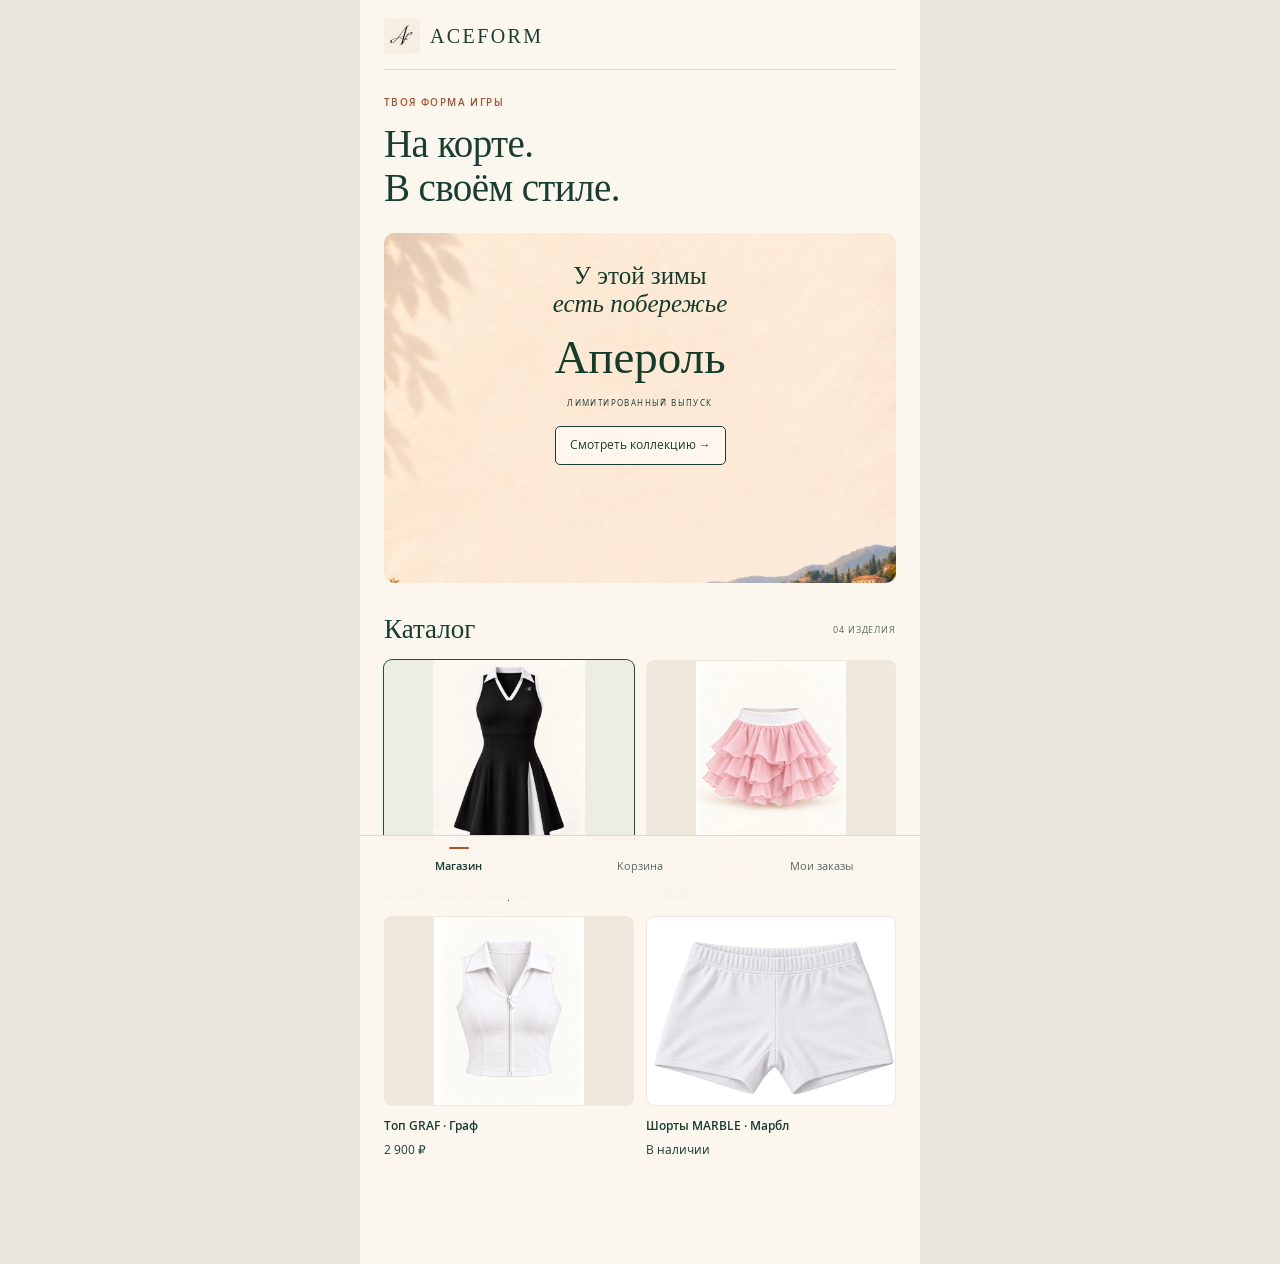
==== index.html @ 35b7f34a "Minify storefront runtime while preserving the tested script order" ====
<!doctype html><html lang="ru"><head><meta charset="utf-8"><meta name="viewport" content="width=device-width,initial-scale=1,viewport-fit=cover"><meta name="theme-color" content="#f4f3ed"><title>ACEFORM · Твоя форма игры</title><link rel="preload" as="image" href="assets/aperol-cover-720.jpg" fetchpriority="high"><link rel="preload" as="script" href="store-runtime-e77c60154ba2.js"><style>
*{box-sizing:border-box}body{margin:0;background:#e8e9e2;color:#203d32;font-family:Arial,sans-serif}button,input,textarea{font:inherit}button{cursor:pointer;color:inherit}button:focus-visible,input:focus-visible,textarea:focus-visible{outline:3px solid #aab954;outline-offset:3px}button{border:0}main{max-width:560px;margin:auto;background:#f7f7f0;min-height:100vh;padding:26px 24px 128px}header{display:flex;align-items:center;justify-content:space-between;border-bottom:1px solid #ced4c8;padding-bottom:23px}.logo{font-size:27px;font-weight:800;letter-spacing:-1.5px}.logo span{font-weight:400}small,.eyebrow{font-size:10px;letter-spacing:2px;text-transform:uppercase}.tag{border:1px solid #bcc8bc;border-radius:30px;padding:8px 10px;font-size:10px}h1{font:normal 47px/1.03 Georgia,serif;letter-spacing:-1.5px;margin:15px 0}h1 i{font-weight:normal}.intro{font-size:14px;line-height:1.6;color:#6c796f;max-width:340px}.eyebrow{margin-top:28px}.steps{display:flex;gap:8px;margin:26px 0}.step{flex:1;border-top:2px solid #d9ded3;padding-top:9px;font-size:10px;color:#869084}.step.active{border-color:#254b38;color:#254b38}.section-title{display:flex;justify-content:space-between;align-items:center;margin:25px 0 14px}h2{font:normal 26px Georgia,serif;margin:0}.section-title small{color:#81917e}.products{display:grid;grid-template-columns:1fr 1fr;gap:12px}.product{background:transparent;text-align:left;padding:0}.product .thumb{height:157px;background:#eceee3;border:1px solid transparent;border-radius:3px;display:grid;place-items:center;position:relative;overflow:hidden}.product.selected .thumb{border:1.5px solid #284c37;background:#e4e9db}.check{display:none;position:absolute;top:10px;right:10px;background:#284c37;color:white;border-radius:50%;width:20px;height:20px;text-align:center;padding-top:2px;font-size:12px}.selected .check{display:block}.product b{display:block;font-weight:500;font-size:14px;margin-top:10px}.product em{font-style:normal;color:#7f8a7c;font-size:11px;display:block;margin-top:5px}.art{width:125px;height:140px;filter:drop-shadow(0 8px 5px #00000012)}.studio{position:relative;margin-top:24px;background:#e7eadd;min-height:250px;border-radius:4px;display:grid;place-items:center;overflow:hidden}.studio:before{content:'';position:absolute;width:330px;height:330px;border:1px solid #bcc9b270;border-radius:50%;top:50px}.studio:after{content:'';position:absolute;width:230px;height:330px;border:1px solid #bcc9b270;border-radius:50%;top:-90px}.studio .art{width:220px;height:245px;z-index:1}.studio-label{position:absolute;left:16px;top:17px;font-size:10px;letter-spacing:2px}.studio-bottom{position:absolute;bottom:13px;left:16px;font-size:10px;color:#73806d}.field-title{display:flex;justify-content:space-between;font-size:13px;margin:24px 0 12px}.field-title span{color:#7c8875}.swatches{display:flex;gap:13px;flex-wrap:wrap}.swatch{width:36px;height:36px;border-radius:50%;background:var(--color);border:5px solid #f7f7f0;outline:1px solid #d7dbcf}.swatch.selected{outline:2px solid #284c37}.options{display:flex;gap:8px;flex-wrap:wrap}.option{background:transparent;border:1px solid #ccd3c6;border-radius:3px;min-width:48px;padding:12px 14px;font-size:12px}.option.selected{background:#284c37;color:#fff;border-color:#284c37}.hint{color:#788370;font-size:11px;line-height:1.6}.size-link{background:transparent;text-decoration:underline;font-size:11px;padding:0}.quantity{display:flex;align-items:center;border:1px solid #ccd3c6;width:max-content;border-radius:3px}.quantity button{background:transparent;width:42px;height:40px;font-size:19px}.quantity output{width:35px;text-align:center;font-size:13px}.primary{background:#284c37;color:#fff;padding:17px 18px;border-radius:3px;width:100%;display:flex;justify-content:space-between;align-items:center;font-size:14px}.secondary{width:100%;background:transparent;border:1px solid #c9d2c2;padding:13px;margin-top:10px;border-radius:3px}.note{margin-top:24px;padding:14px 0;border-top:1px solid #d8ddcf;display:flex;gap:12px;font-size:11px;color:#7c8775;line-height:1.6}.sticky{position:fixed;bottom:0;left:50%;transform:translateX(-50%);width:min(560px,100%);background:#f7f7f0ed;backdrop-filter:blur(15px);padding:14px 24px 20px;border-top:1px solid #d5dccd;z-index:3}.sticky .hint{margin:0 0 10px;text-align:center}dialog{border:0;padding:28px;max-width:480px;width:calc(100% - 32px);color:#203d32;background:#f7f7f0;border-radius:8px;max-height:88vh;overflow:auto}dialog::backdrop{background:#17251ac0}label{display:block;font-size:12px;margin-top:18px}input,textarea{width:100%;border:1px solid #c5cebf;background:transparent;padding:13px;border-radius:3px;margin-top:7px;color:#203d32}textarea{min-height:80px;resize:vertical}.close{float:right;background:none;font-size:23px}.order-line{display:flex;justify-content:space-between;border-bottom:1px solid #dce0d5;padding:13px 0;font-size:13px;gap:20px}.order-line span:last-child{text-align:right}pre{white-space:pre-wrap;font:13px/1.65 Arial}table{width:100%;border-collapse:collapse;font-size:12px}td,th{padding:12px 6px;border-bottom:1px solid #ddd;text-align:left}.hidden{display:none!important}@media(max-width:370px){main{padding-left:18px;padding-right:18px}h1{font-size:40px}.option{min-width:42px;padding:12px}}

.brand{display:flex;align-items:center;gap:9px}.brand img{width:48px;height:48px;object-fit:cover;mix-blend-mode:multiply}.brand span{font:22px Georgia,serif;letter-spacing:1px}.stock-line{display:flex;justify-content:space-between;gap:10px;margin:27px 0 12px;font-size:11px;color:#697764}.studio{background:#ecebe4;height:540px;display:block}.studio:before,.studio:after{display:none}#preview{height:100%;width:100%}.garment-photo{display:block;width:100%;height:100%;object-fit:cover;object-position:center 55%}.studio-label{background:#f7f7f0e8;padding:8px 11px;z-index:1;left:12px;top:12px;letter-spacing:1px}.studio-bottom{background:#f7f7f0e8;padding:7px 9px;bottom:12px;left:12px;right:12px}.thumb .garment-photo{object-position:center 52%}.studio .black-photo{object-position:32% 75%;width:150%;max-width:none;transform:translateX(-13%)}.thumb .black-photo{object-position:30% 70%;transform:scale(1.8);transform-origin:35% 70%}.studio .top-photo{object-position:center 43%;height:160%;transform:translateY(-15%)}.thumb .top-photo{object-position:43% 45%;transform:scale(1.9);transform-origin:45% 47%}.studio .skirt-photo{height:155%;transform:translateY(-25%);object-position:center}.thumb .skirt-photo{transform:scale(1.65);transform-origin:43% 60%}.studio .shorts-photo{height:180%;transform:translateY(-41%);object-position:30% 70%}.thumb .shorts-photo{transform:scale(1.9);transform-origin:30% 76%}.shorts-sketch{height:100%;display:flex;flex-direction:column;align-items:center;justify-content:center;color:#788370}.shorts-sketch svg{width:80%;max-height:75%}.shorts-sketch small{letter-spacing:0;text-transform:none}.stock-badge{display:inline-block;margin-top:22px;border-radius:24px;padding:9px 13px;font-size:12px;background:#e9e8e0;color:#666}.stock-badge[data-kind=available]{background:#e2eddf;color:#285333}.stock-badge[data-kind=preorder]{background:#f2e9d8;color:#785c25}.option:disabled{opacity:.4;cursor:not-allowed}.primary{min-height:52px}#price{font-size:15px;color:#203d32}.product .thumb{height:190px}.product.selected .thumb{box-shadow:0 0 0 1px #284c37}.check{z-index:2}@media(max-width:390px){.studio{height:460px}.product .thumb{height:155px}.tag{font-size:8px}}
.shorts-pair{width:100%;height:100%;background-image:url(assets/fast-shorts-pair.webp);background-repeat:no-repeat;background-size:200% auto}.studio:has(.shorts-pair){height:420px}.thumb .skirt-photo{transform:none;object-position:center 72%}.thumb .top-photo{transform:none;object-position:center 46%}.thumb .black-photo{transform:none;object-position:27% 76%}.thumb .garment-photo{position:absolute;inset:0;width:100%;height:100%;min-height:0}.thumb .black-photo{transform:scale(1.35);transform-origin:25% 80%}.studio .catalog-photo,.thumb .catalog-photo{width:100%;height:100%;object-fit:contain;object-position:center;transform:none;background:#faf8f4}.studio:has(.catalog-photo){background:#faf8f4} .featured-product{margin:20px 0 8px}.featured-product img{display:block;width:100%;max-height:440px;object-fit:contain;background:#faf8f4}.shorts-pair{background-color:#faf8f4}.studio:has(.shorts-pair),.thumb:has(.shorts-pair){background:#faf8f4}.product-card .product{width:100%}.card-size{display:block;margin:12px 0 18px;font-size:12px}.size-table{width:100%;border-collapse:collapse;font-size:13px;margin:20px 0}.size-table th,.size-table td{padding:10px 5px;border-bottom:1px solid #ddd;text-align:center}#sizeDialog [hidden]{display:none!important}.swatches{flex-wrap:wrap}/* One continuous studio surface; pale photo backgrounds blend into it. */
.studio,.thumb,.featured-product img,.studio:has(.catalog-photo),.studio:has(.shorts-pair),.thumb:has(.shorts-pair){background:#ffffff}
.studio,.thumb,.featured-product{isolation:isolate}
.studio .catalog-photo,.thumb .catalog-photo,.featured-product img{background:transparent;mix-blend-mode:normal}
.shorts-pair{background-color:#ffffff}
.product-story{margin:26px 0 30px;padding:22px 0;border-bottom:1px solid #dedfd5}.product-story h2{font:26px/1.2 Georgia,serif;margin:0 0 14px;color:#203d32}.product-story p{font-size:14px;line-height:1.7;color:#536050}.product-story ul{padding-left:20px;margin:18px 0;color:#354c3d;font-size:13px;line-height:1.6}.product-story li+li{margin-top:9px}.product-story .hint{font-size:12px}.product .thumb,.product.selected .thumb,.studio:has(.catalog-photo),.studio:has(.shorts-pair){background:#ffffff}.studio .catalog-photo,.thumb .catalog-photo,.featured-product img{background:transparent;mix-blend-mode:normal}[hidden]{display:none!important}.catalog-filters{margin:16px 0 10px}.catalog-filters .option{border-radius:24px;padding:10px 14px}.fit-gallery{margin:26px 0}.fit-gallery h2{font:23px Georgia,serif;margin-bottom:14px}.fit-gallery img{display:block;width:100%;height:auto;max-height:620px;object-fit:contain;background:#fff;border-radius:4px}.card-price{display:block;font-size:13px;margin-top:9px;color:#203d32}#bundleOptions .option{flex:1;min-width:110px}#price{font-size:17px;font-weight:500}.swatch:disabled{opacity:.3;cursor:not-allowed}
.model-photos{display:flex;gap:12px;overflow-x:auto;scroll-snap-type:x mandatory}.model-photos>figure{flex:0 0 100%;min-width:0;margin:0;scroll-snap-align:start}.model-photos figure img{display:block;width:100%;height:clamp(300px,calc(100svh - 300px),620px);object-fit:contain}.model-photos figcaption{font-size:12px;padding-top:10px;color:#697764}.gallery-controls{display:flex;align-items:center;justify-content:space-between;margin-top:12px;font-size:12px}.gallery-controls[hidden]{display:none}.gallery-controls button:disabled{opacity:.35;cursor:default}.primary:disabled{opacity:.45;cursor:not-allowed}select{font:inherit;color:inherit;width:100%;padding:13px;margin-top:7px;border:1px solid #c5cebf;background:#f7f7f0;border-radius:3px}.delivery-consent{display:flex;gap:10px;align-items:flex-start;line-height:1.5;margin-bottom:20px}.delivery-consent input{width:18px;flex:0 0 18px;margin-top:2px}#deliverySection{border-top:1px solid #d8ddcf;padding-top:16px;margin:18px 0}#deliverySection h3{font:normal 23px/1.2 Georgia,serif;margin:10px 0}#paymentReturnDialog p{line-height:1.5}#deliveryTracking{overflow-wrap:anywhere}#paidOrderSummary{font-size:13px}#deliverySection [hidden]{display:none}.model-history{margin:20px 0;border-top:1px solid #d8ddcf;padding-top:15px}.model-history summary{cursor:pointer;font-size:13px}.model-history p{font-size:13px;line-height:1.7}.model-history a{display:inline-block;margin-bottom:8px}.product b{line-height:1.4}.studio-label{max-width:calc(100% - 32px);line-height:1.6}.certificate-offer{margin:24px 0;padding:22px;border:1px solid #b7c5b8;background:#edf0e4}.certificate-offer h2{margin:12px 0;font-size:28px}.certificate-offer p{font-size:14px;line-height:1.6}.certificate-offer a,.certificate-offer button{display:inline-block;margin:8px 0;padding:10px 0;color:#203d32;background:none;font:inherit;text-decoration:underline}.certificate-offer [hidden]{display:none}.preorder-trap{position:absolute;left:-10000px;width:1px;height:1px;overflow:hidden}#preorderError{color:#9b2b25}#preorderReference{font-weight:bold}#preorderSuccessText{line-height:1.6}
.shop-intro{font-size:12px;color:#697764;margin:18px 0 0}.dress-intro{padding:16px 0 20px}.dress-intro .eyebrow{margin:0 0 10px;font-size:9px}.dress-intro h1{font:normal 37px/1.1 Georgia,serif;letter-spacing:-.7px;margin:0 0 10px}.dress-intro p:not(.eyebrow){font-size:13px;margin:0 0 16px;color:#536050}.dress-intro strong{display:block;font-size:20px;font-weight:500}.dress-intro>.hint{display:block;margin-top:7px}.dress-flow .studio{margin-top:0;height:clamp(300px,52svh,460px);background:#fff}.studio .fit-main{width:100%;height:100%;object-fit:contain;background:#fff}.dress-flow #purchaseOptions{padding:2px 0 20px}.dress-flow .stock-badge{margin-top:16px}.second-shorts{display:flex;gap:12px;align-items:flex-start;border:1px solid #ccd3c6;padding:14px;margin-top:16px;border-radius:4px;cursor:pointer}.second-shorts input{width:19px;height:19px;margin:1px 0;accent-color:#284c37;flex:0 0 19px}.second-shorts span{font-size:13px;line-height:1.5}.second-shorts b{font-weight:500;white-space:nowrap;margin-left:5px}.second-shorts small{display:block;font-size:11px;letter-spacing:0;text-transform:none;color:#697764;margin-top:3px}.advanced{font-size:12px;margin:18px 0}.advanced>summary{cursor:pointer;text-decoration:underline;color:#536050;padding:8px 0}.advanced .quantity{margin-top:12px}.dress-answers{padding:22px 0;border-top:1px solid #d8ddcf}.dress-answers h2{font-size:23px;margin-bottom:14px}.dress-answers details{border-bottom:1px solid #d8ddcf;padding:13px 0}.dress-answers summary{font-size:13px;cursor:pointer}.dress-answers p{font-size:12px;line-height:1.65;color:#536050}.dress-flow .product-story{margin-top:16px}.dress-flow .product-story>h2{font-size:23px}#collection{border-top:1px solid #d8ddcf;margin-top:30px;padding-top:10px}.dress-flow .studio-label{display:none}.dress-flow #bundleOptions .option{min-width:90px}.dress-flow .fit-gallery{margin-top:20px}.dress-flow #sizeChoice{scroll-margin-top:24px}.dress-flow #colors{scroll-margin-top:24px}
main{padding-top:18px}header{padding-bottom:14px}.collection-link{display:block;text-align:right;font-size:11px;color:#536050;margin:12px 0}.dress-intro{padding-top:4px}.dress-intro h1{font-size:34px}.dress-intro p:not(.eyebrow){margin-bottom:12px}.dress-intro .eyebrow{margin-bottom:7px}.dress-flow .studio{height:clamp(300px,48svh,420px)}.stock-line{margin:12px 0 18px}#collection{scroll-margin-top:18px}.checkout-delivery{display:block;text-align:center;font-size:11px;color:#697764;margin:-3px 0 12px}.sticky{padding-bottom:max(20px,env(safe-area-inset-bottom))}main{padding-bottom:165px}.inquiry-intro{padding:4px 0 20px}.inquiry-intro .eyebrow{margin:0 0 8px}.inquiry-intro h1{font:normal 32px/1.15 Georgia,serif;letter-spacing:-.5px;margin:0 0 12px}.inquiry-intro p:not(.eyebrow){font-size:14px;line-height:1.6;margin:0 0 9px}.inquiry-intro+.dress-intro[hidden]+.studio{margin-top:0}#preorderTelegram{display:block;line-height:1.6;padding:14px 0;font-size:14px}#requestExtras{margin:16px 0;font-size:12px}#requestExtras>summary{cursor:pointer;color:#697764}#requestFields [hidden]{display:none!important}.inquiry-flow .studio{height:clamp(280px,43svh,400px);margin-top:0}.inquiry-flow .studio-label{display:none}.inquiry-flow #purchaseOptions{padding-bottom:14px}.inquiry-flow .stock-badge{margin-top:16px}</style><style>.request-cart fieldset{border:1px solid #c9cfc3;border-radius:8px;padding:14px;margin:12px 0}.request-cart label{display:grid;gap:5px;margin:10px 0}.request-cart select,.request-cart input{width:100%;font:inherit;padding:10px;background:#fff;border:1px solid #b6c3b7;border-radius:4px;min-width:0}.request-item-grid{display:grid;grid-template-columns:1fr 1fr;gap:12px}</style><style data-source="basket.css">.basket-open{padding:9px 10px;background:#284c37;color:#fff;border-radius:3px;font-size:12px}header{gap:10px}.basket-close{float:right;background:none;font-size:25px}.basket-row{display:grid;grid-template-columns:95px 1fr;gap:15px;padding:18px 0;border-bottom:1px solid #d5dccd}.basket-row h3{font:20px Georgia;margin:0}.basket-row p{font-size:12px;line-height:1.5;margin:7px 0}.basket-thumb img{width:100%;height:140px;object-fit:contain}.basket-row label{margin:10px 0;display:flex;align-items:center;gap:8px}.basket-row input{width:65px;padding:8px;margin:0}.basket-shorts{overflow:hidden;position:relative;background:url('assets/fast-shorts-pair.webp') var(--shorts-position) center/200% auto no-repeat}.basket-shorts img{visibility:hidden}.basket-row .size-link{padding:9px 0}#basketActions{margin:18px 0}#basketActions>p{font-size:12px;line-height:1.5}#basketStatus:empty{display:none}#basketStatus{font-size:12px;margin:0 0 8px}#basketDock{margin-top:8px;padding:10px}#outfitPhoto,.basket-look{display:block;max-width:100%;height:360px;object-fit:contain;margin:16px auto;background:#f5f3ef}#outfitPhoto{width:100%;height:390px}#outfitChoices{display:grid;grid-template-columns:1fr 1fr;gap:10px}#outfitChoices fieldset{margin:0;border:1px solid #ccd3c6;min-width:0;padding:10px}#outfitChoices label{margin-top:9px}#outfitChoices select{width:100%;padding:10px 5px;margin-top:6px;font:inherit;background:#fff;border:1px solid #ccd3c6}#outfitAdd{margin-top:18px}.basket-summary{margin:20px 0;border-top:1px solid #d5dccd}.basket-summary p{font-size:13px;line-height:1.5}#basketError,#outfitError{color:#98293e;font-size:13px}#outfitDialog,#basketDialog{max-width:560px}main{padding-bottom:190px}@media(max-width:370px){#outfitChoices{grid-template-columns:1fr}#outfitPhoto{height:310px}}

.basket-picture{margin-top:22px}.basket-picture summary{cursor:pointer;text-decoration:underline;font-size:14px}.basket-picture .basket-look{width:100%;height:auto;max-height:600px}
</style><style>.collection-nav{display:flex;justify-content:flex-end;gap:20px;flex-wrap:wrap}.april-collection{border-top:1px solid #d8ddcf;margin-top:30px;padding-top:24px;scroll-margin-top:18px}.april-collection .eyebrow{margin:0 0 10px}.april-collection h2{font:normal 38px/1.1 Georgia,serif}.april-collection>p{font-size:14px;line-height:1.6;color:#536050}.april-gallery{display:grid;gap:22px;margin-top:20px}.april-gallery figure{margin:0}.april-gallery img{display:block;width:100%;height:auto;border-radius:4px}.april-gallery figcaption{font-size:13px;line-height:1.5;margin-top:10px}.april-collection>a{display:inline-block;color:#203d32;font-size:13px;margin:20px 0 4px}</style><style>.aperol-order{margin-top:14px}.aperol-price{font-size:19px;margin:12px 0}.aperol-price span{font-size:12px;color:#697764}.aperol-sizes{display:grid;grid-template-columns:repeat(2,minmax(0,1fr));gap:12px}.aperol-sizes select{min-width:0}.aperol-order details{font-size:12px;margin:16px 0}.aperol-order summary{cursor:pointer}.aperol-error{font-size:13px;color:#9b2b25}.aperol-order .primary{margin-top:16px}@media(max-width:360px){.aperol-sizes{grid-template-columns:1fr}}</style><style data-source="aperol.css">/* Апероль: Mediterranean collection cover and warm product cards. */
.april-collection{margin:30px -24px 0;padding:0 0 24px;border:0;background:#fff0dc;color:#143d2c;overflow:hidden}
.aperol-cover{position:relative;isolation:isolate;min-height:500px;aspect-ratio:4/5;box-sizing:border-box;padding:32px 18px 28px;text-align:center;background:#fff0dc url("assets/aperol-cover-720.jpg") center/cover no-repeat;display:flex;flex-direction:column;align-items:center}
.april-collection .aperol-cover .eyebrow{font:16px/1.3 Georgia,serif;letter-spacing:.32em;margin:0 0 26px;padding-left:.32em}
.aperol-motto{font:clamp(28px,7vw,43px)/1.12 Georgia,serif;margin:0 0 23px;color:#123d2b}
.aperol-motto em{font-weight:normal}
.april-collection .aperol-cover h2{font:normal clamp(48px,13vw,72px)/1 Georgia,serif;letter-spacing:-1px;margin:0}
.aperol-edition{font:10px/1.6 Arial,sans-serif;letter-spacing:.2em;text-transform:uppercase;margin:16px 0 0}
.aperol-discover{display:inline-block;margin-top:26px;color:#163d2c;background:rgba(255,246,231,.88);border:1px solid #486447;padding:12px 17px;font-size:12px;text-decoration:none;border-radius:2px}
.aperol-intro{padding:28px 24px 0;scroll-margin-top:20px}
.aperol-intro .eyebrow{font-size:10px;letter-spacing:.15em}
.aperol-intro>p:last-child{font-size:14px;line-height:1.7;margin-bottom:0;color:#536050}
.april-gallery{margin:22px 16px 0;gap:24px}
.april-gallery figure{background:#fffaf1;padding:10px 10px 18px;border:1px solid #e9d9c0;border-radius:6px;box-shadow:0 4px 18px #704f2810}
.april-gallery figcaption{font:normal 21px/1.3 Georgia,serif;margin:16px 4px 0}
.aperol-order{margin:14px 4px 0}.aperol-sizes select{background:#fffdf8}
.april-collection>a{margin:26px 24px 0}
@media(max-width:360px){.aperol-cover{min-height:460px;padding-top:28px}.aperol-motto{font-size:27px}.april-gallery{margin-inline:12px}}

/* Keep arrows aligned and all collection content inside narrow viewports. */
.aperol-order .primary{gap:12px;text-align:left;line-height:1.4}
.aperol-order .primary>span:first-child{flex:1;min-width:0}
.aperol-order .primary .aperol-arrow{flex:0 0 18px;width:18px;text-align:center;font-size:20px;line-height:1}
.aperol-sizes label{min-width:0;line-height:1.5}
.aperol-sizes select{display:block;width:100%;max-width:100%;box-sizing:border-box;appearance:none;-webkit-appearance:none;border:1px solid #c5cebf;border-radius:3px;padding:12px 32px 12px 12px;margin-top:7px;color:#203d32;font:inherit;line-height:1.4;background:#fffdf8 url("data:image/svg+xml,%3Csvg xmlns='http://www.w3.org/2000/svg' width='12' height='8' viewBox='0 0 12 8'%3E%3Cpath d='m1 1 5 5 5-5' fill='none' stroke='%23203d32' stroke-width='1.5'/%3E%3C/svg%3E") right 12px center/12px 8px no-repeat}
.aperol-discover{display:inline-flex;align-items:center;gap:10px;line-height:1.4}
.sticky.aperol-context>*:not(#basketDock){display:none!important}
.sticky.aperol-context #basketDock{margin-top:0}
@media(max-width:370px){.april-collection{margin-left:-18px;margin-right:-18px}}

.aperol-cover{width:100%;min-width:0}
@media(max-width:400px){header{flex-wrap:wrap}header .brand{min-width:0}header .tag{margin-left:auto}header .basket-open{margin-left:auto;flex-shrink:0}}
</style><style data-source="shop-shell.css">/* Focus one task per screen; retain the existing checkout dialogs. */
body[data-shop-screen] main{padding-bottom:105px}body[data-shop-screen] .collection-nav,body[data-shop-screen] main>.certificate-offer,body[data-shop-screen] #basketOpen,body[data-shop-screen] header .tag{display:none}
body[data-shop-screen] header{padding-bottom:18px;margin-bottom:22px}body[data-shop-screen] .brand{font-size:17px}
.shop-kicker{font-size:10px;letter-spacing:1.8px;line-height:1.6;color:#697764;margin:0 0 12px}.shop-home>h1{font:normal 37px/1.08 Georgia,serif;margin:0 0 24px;letter-spacing:-.8px}
.shop-home .aperol-cover{min-height:390px;aspect-ratio:4/5;margin:0 0 30px;padding-top:25px;border-radius:5px}.shop-home .aperol-cover .eyebrow{display:none}.shop-home .aperol-motto{font-size:27px;margin:12px 0 20px}.shop-home .aperol-cover h2{font:normal 51px/1 Georgia,serif}.shop-home .aperol-edition{font-size:8px;letter-spacing:1.4px}.shop-home .aperol-discover{margin-top:20px;background:#fff7e9e8}
body[data-shop-screen]:not([data-shop-screen="shop"]) .shop-home,body[data-shop-screen]:not([data-shop-screen="shop"]) #collection,body[data-shop-screen]:not([data-shop-screen="collection"]) #april,body[data-shop-screen]:not([data-shop-screen="outfit"]) #outfitDetail,body[data-shop-screen]:not([data-shop-screen="product"]) #productDetails,body[data-shop-screen]:not([data-shop-screen="orders"]) #shopOrders{display:none!important}
body[data-shop-screen] #collection{margin-top:0;border:0;padding-top:0}body[data-shop-screen] #collection .card-size,body[data-shop-screen] #catalogFilters,body[data-shop-screen] #filterHint,body[data-shop-screen] .product .check,body[data-shop-screen] .product em{display:none!important}body[data-shop-screen] .product.selected .thumb{border:0;background:#eceee3}body[data-shop-screen] .product .thumb{height:190px}body[data-shop-screen] .product b{font-size:13px;line-height:1.5}body[data-shop-screen] .card-price{font-size:12px;line-height:1.5;display:block;margin-top:5px}
.shop-back{display:block;padding:8px 0 18px;background:none;font-size:12px;color:#536050}.shop-back[hidden]{display:none}
body[data-shop-screen] #april{margin:0;padding:0;background:transparent;overflow:visible}.shop-collection-heading h1{font:normal 44px Georgia,serif;margin:0 0 10px}.shop-collection-heading>p:last-child{font-size:13px;line-height:1.6;margin:0 0 24px;color:#697764}
.shop-outfits{display:grid;gap:25px}.shop-outfit-card{display:block;text-decoration:none;color:inherit}.shop-outfit-card img{width:100%;height:auto;aspect-ratio:4/5;object-fit:cover;border-radius:4px;display:block}.shop-outfit-card>div{position:relative;padding:15px 32px 0 0}.shop-outfit-card h2{font:normal 24px Georgia,serif;margin:0}.shop-outfit-card p{font-size:12px;color:#697764;margin:7px 0 10px}.shop-outfit-card strong{font-size:14px;font-weight:normal}.shop-outfit-card span{position:absolute;right:2px;top:18px;font-size:21px}
.shop-full-outfit{margin:0}.shop-full-outfit>img{display:block;width:100%;height:auto;border-radius:4px}.shop-full-outfit figcaption{font:normal 29px/1.2 Georgia,serif;margin-top:22px}.shop-full-outfit .aperol-order{margin:12px 0 0}.shop-full-outfit .aperol-price{margin:0 0 14px}.shop-full-outfit .aperol-sizes{gap:12px}.shop-full-outfit .aperol-order .primary{position:sticky;bottom:80px;z-index:2;box-shadow:0 0 0 10px #f7f7f0}.shop-full-outfit .aperol-order>p.hint:last-of-type{margin-top:20px}
.shop-nav{position:fixed;bottom:0;left:50%;transform:translateX(-50%);width:min(560px,100%);display:grid;grid-template-columns:repeat(3,minmax(0,1fr));align-items:center;padding:15px 10px max(18px,env(safe-area-inset-bottom));background:#f7f7f0f5;backdrop-filter:blur(14px);border-top:1px solid #d5dccd;z-index:5;gap:4px}.shop-nav a,.shop-nav button{font:12px/1.4 Arial,sans-serif;text-align:center;text-decoration:none;color:#697764;padding:8px 0;background:none}.shop-nav a[aria-current="page"]{color:#203d32;font-weight:bold}
body[data-shop-screen] .sticky{display:none}body[data-shop-screen="product"] .sticky{display:block;bottom:70px;padding:10px 24px}.sticky.aperol-context>*{display:none!important}body[data-shop-screen="product"] .sticky #review,body[data-shop-screen="product"] .sticky #price{display:flex!important}body[data-shop-screen="product"] .sticky>*:not(#review):not(#price){display:none!important}
body[data-shop-screen="product"] #dressAnswers,body[data-shop-screen="product"] #productStory,body[data-shop-screen="product"] .stock-line,body[data-shop-screen="product"] #generalNote,body[data-shop-screen="product"] #generalDeliveryNote,body[data-shop-screen="product"] #availabilityHint,body[data-shop-screen="product"] #stockBadge,body[data-shop-screen="product"] #quantityAdvanced,body[data-shop-screen="product"] #orderTypes,body[data-shop-screen="product"] #orderTypes+.hint{display:none!important}body[data-shop-screen="product"] #purchaseOptions>.field-title:has(+ #orderTypes){display:none}body[data-shop-screen="product"] #inquiryIntro>p:not(.eyebrow),body[data-shop-screen="product"] #inquiryIntro>.hint{display:none}body[data-shop-screen="product"] .studio{margin-top:12px}body[data-shop-screen="product"] #fitGallery{margin-bottom:80px}
.shop-orders p:not(.shop-kicker){font-size:14px;line-height:1.7;color:#697764}.shop-orders .primary{margin-top:25px;text-decoration:none;line-height:1.5}#basketDialog .certificate-offer{margin-top:24px;font-size:12px}#basketDialog .certificate-offer[hidden]{display:none}
@media(max-width:360px){.shop-home>h1{font-size:32px}.shop-home .aperol-motto{font-size:23px}.shop-home .aperol-cover{min-height:360px}.shop-full-outfit .aperol-sizes{grid-template-columns:1fr}.shop-nav a,.shop-nav button{font-size:11px}.shop-full-outfit figcaption{font-size:26px}}

.basket-sizes{display:flex;gap:8px;flex-wrap:wrap}.basket-sizes label{display:grid;gap:4px;font-size:11px;margin:4px 0;flex:1;min-width:65px}.basket-sizes select{font:12px Arial,sans-serif;padding:8px;border:1px solid #c5cebf;background:#fffdf8;border-radius:3px;width:100%}body[data-shop-screen="product"] .sticky #checkoutError:not([hidden]){display:block!important}

/* Quiet merchandising, with details available only when needed. */
.shop-home>h1{font-size:32px;margin-bottom:20px}.shop-home .aperol-cover{min-height:0;aspect-ratio:auto;height:350px}.shop-home .aperol-motto{font-size:25px;margin:4px 0 16px}.shop-home .aperol-cover h2{font-size:47px}.shop-home .aperol-discover{margin-top:16px;padding:10px 14px}
.shop-outfits{grid-template-columns:repeat(2,minmax(0,1fr));gap:24px 12px}.shop-outfit-card h2{font-size:17px;line-height:1.25}.shop-outfit-card>div{padding:12px 0 0}.shop-outfit-card span{display:none}.shop-outfit-card p{font-size:11px;line-height:1.5;margin:7px 0}.shop-outfit-card strong{font-size:13px}.shop-outfit-card img{aspect-ratio:3/4}
.shop-full-outfit>img{max-height:420px;object-fit:cover;object-position:center 30%}.shop-full-outfit .aperol-order>p.hint{display:none}.shop-full-outfit .aperol-order details{margin:16px 0 24px}.shop-full-outfit .aperol-order details summary{color:#536050}.shop-full-outfit .aperol-order .primary{position:static;box-shadow:none}.shop-full-outfit figcaption{margin-top:20px}.shop-full-outfit .aperol-sizes label{margin-top:12px}
.shop-info{margin:26px 0 20px;border-top:1px solid #d5dccd}.shop-info details{border-bottom:1px solid #d5dccd;padding:17px 0}.shop-info summary{font-size:13px;cursor:pointer;list-style:none;display:flex;align-items:center;justify-content:space-between;gap:15px}.shop-info summary::-webkit-details-marker{display:none}.shop-info summary:after{content:'+';font-size:20px;line-height:1}.shop-info details[open]>summary:after{content:'−'}.shop-info p{font-size:13px;line-height:1.7;color:#697764;margin:14px 0 0}.shop-base-info{margin-bottom:130px}body:not([data-shop-screen="product"]) .shop-base-info{display:none}
body[data-shop-screen="product"] #fitGallery{margin-bottom:20px}body[data-shop-screen="product"] #modelPhotos{display:flex;overflow-x:auto;gap:10px;scroll-snap-type:x mandatory}body[data-shop-screen="product"] #modelPhotos>figure{flex:0 0 85%;scroll-snap-align:start}body[data-shop-screen="product"] #fitGallery h2{font:normal 22px Georgia,serif}body[data-shop-screen="product"] #galleryControls{display:none!important}
.shop-added{position:fixed;bottom:78px;left:50%;transform:translateX(-50%);width:calc(100% - 24px);max-width:520px;background:#fffaf1;border:1px solid #c9d2c2;border-radius:8px;padding:18px;box-shadow:0 8px 35px #203d3230;z-index:6}.shop-added[hidden]{display:none}.shop-added strong{font:normal 21px Georgia,serif}.shop-added p{font-size:12px;line-height:1.6;margin:9px 0 16px;color:#697764}.shop-added-actions{display:grid;grid-template-columns:1fr 1fr;gap:10px}.shop-added-actions button{margin:0;padding:12px 8px;font-size:12px;justify-content:center;line-height:1.4}
@media(max-width:360px){.shop-home>h1{font-size:29px}.shop-home .aperol-cover{height:325px;min-height:0}.shop-home .aperol-motto{font-size:22px}.shop-home .aperol-cover h2{font-size:43px}.shop-outfit-card h2{font-size:15px}.shop-full-outfit>img{max-height:360px}}

.shop-limited-swatch{position:relative;flex:0 0 36px}.shop-limited-mark{position:absolute;right:-8px;bottom:-8px;width:15px;height:15px;border-radius:50%;background:#fff0dc;color:#203d32;display:grid;place-items:center;font:9px Georgia,serif;border:1px solid #d9c7a7}.shop-limited-caption{flex-basis:100%;font:10px/1.5 Arial,sans-serif;letter-spacing:0;text-transform:none;color:#697764;margin-top:2px}.shop-outfit-palette{margin:20px 0}.shop-outfit-palette p{font-size:12px;line-height:1.6}.shop-outfit-palette>a:not(.swatch){display:inline-block;font-size:11px;color:#697764;margin:14px 16px 0 0}.shop-outfit-palette .swatch{display:block;text-decoration:none}.shop-outfit-palette .swatches{padding:3px}
</style><style data-source="theme.css">@font-face{font-family:'ACEFORM Sans';src:url('assets/fonts/OpenSans-Regular.woff2') format('woff2');font-style:normal;font-weight:400;font-display:swap}
@font-face{font-family:'ACEFORM Sans';src:url('assets/fonts/OpenSans-SemiBold.woff2') format('woff2');font-style:normal;font-weight:600 800;font-display:swap}
:root{--paper:#fbf6ee;--surface:#fffdf8;--ink:#193e31;--muted:#5b685f;--line:#ddd8ca;--accent:#a65330;--serif:Georgia,'Times New Roman',serif;--sans:'ACEFORM Sans',-apple-system,BlinkMacSystemFont,'Segoe UI',sans-serif}
body{background:#eae5da;color:var(--ink);font-family:var(--sans);font-size:14px;line-height:1.55;-webkit-font-smoothing:antialiased}
body[data-shop-screen] main,dialog{background:var(--paper);color:var(--ink)}
button,input,select,textarea{font-family:var(--sans)}
body[data-shop-screen] header{border-color:var(--line);padding-bottom:15px;margin-bottom:24px}body[data-shop-screen] header .brand{gap:10px}body[data-shop-screen] .brand span{font:normal 20px/1 var(--serif);letter-spacing:.12em}body[data-shop-screen] .brand img{width:36px;height:36px;border-radius:3px;mix-blend-mode:multiply}
.shop-home>h1{font:normal clamp(31px,8.5vw,39px)/1.12 var(--serif);letter-spacing:-.6px;margin-bottom:24px}.shop-kicker{color:var(--accent);font:600 10px/1.6 var(--sans);letter-spacing:.14em}.shop-collection-heading h1{font:normal 46px/1.1 var(--serif);letter-spacing:-.8px}.shop-collection-heading>p:last-child{color:var(--muted)}
.shop-home .aperol-cover{border-radius:10px}.shop-home .aperol-discover,.aperol-discover{font-family:var(--sans);font-size:12px;border-color:var(--ink);border-radius:5px;color:var(--ink);background:#fff9efeb}.aperol-cover .aperol-motto,.aperol-cover h2{color:#143c2b}.aperol-cover .aperol-edition{font-family:var(--sans)}
.shop-back{color:var(--muted);font-size:12px;padding-bottom:22px}.shop-outfit-card img,body[data-shop-screen] .product .thumb,.shop-full-outfit>img{border-radius:8px;background:#eee8dd}.shop-outfit-card h2{font:normal 18px/1.25 var(--serif);letter-spacing:.02em}.shop-outfit-card p{color:var(--muted);font-size:11px;line-height:1.6}.shop-outfit-card strong{font:600 13px/1.5 var(--sans)}
body[data-shop-screen] #collection h2{font:normal 27px/1.2 var(--serif)}body[data-shop-screen] #collection .section-title small{color:var(--muted);font:400 9px var(--sans);letter-spacing:.1em}body[data-shop-screen] .product b{font:600 12px/1.6 var(--sans)}body[data-shop-screen] .card-price{font:400 12px/1.6 var(--sans);color:var(--ink)}
.shop-full-outfit figcaption{font:normal 29px/1.2 var(--serif);letter-spacing:.02em}.aperol-price{font:600 22px/1.4 var(--sans);color:var(--ink)}.aperol-price span{font:400 11px/1.5 var(--sans);color:var(--muted)}
.hint,.shop-info p,.shop-orders p:not(.shop-kicker){color:var(--muted)}.hint{font-size:12px;line-height:1.7}.shop-limited-caption{font-family:var(--sans);color:var(--accent)}.shop-limited-mark{color:var(--accent);background:#fff0df;border-color:#dcbf9d}
.primary{background:var(--ink);color:#fffdf8;border-radius:7px;font:600 13px/1.5 var(--sans);padding:16px 18px;min-height:50px;gap:12px}.primary:active{background:#2c5140}.secondary,.option{border-color:#bfc5b8;background:transparent;color:var(--ink);border-radius:6px;font-family:var(--sans)}.secondary{font-size:12px;line-height:1.5}.option.selected{background:var(--ink);color:var(--surface);border-color:var(--ink)}
input,textarea,.aperol-sizes select,.basket-sizes select{background-color:var(--surface);border-color:#c8cdbf;border-radius:6px;color:var(--ink)}.aperol-sizes label,.shop-outfit-palette p{font:600 12px/1.6 var(--sans)}.aperol-sizes select{font:400 13px/1.5 var(--sans);min-height:46px}.swatch{border-color:var(--paper)}.swatch.selected{outline-color:var(--ink)}
.shop-info,.shop-info details{border-color:var(--line)}.shop-info summary{font:600 12px/1.6 var(--sans)}.shop-info p{font-size:12px;line-height:1.8}.shop-info summary:after{color:var(--accent);font-weight:400}.size-link{color:var(--muted);font-size:11px;text-underline-offset:3px}.shop-outfit-palette>a:not(.swatch){color:var(--muted);font-family:var(--sans)}
.shop-nav{background:#fbf6eef5;border-color:var(--line);padding-top:10px;padding-bottom:max(14px,env(safe-area-inset-bottom))}.shop-nav a,.shop-nav button{position:relative;font:400 11px/1.5 var(--sans);color:var(--muted);padding:12px 0}.shop-nav a[aria-current="page"]{color:var(--ink);font-weight:600}.shop-nav a[aria-current="page"]:before{content:'';position:absolute;left:calc(50% - 10px);top:1px;width:20px;height:2px;border-radius:2px;background:var(--accent)}
body[data-shop-screen="product"] .sticky{background:#fbf6eef5;border-color:var(--line)}body[data-shop-screen="product"] .sticky #price{font:600 16px/1.4 var(--sans);color:var(--ink);margin-bottom:10px}
dialog{border:1px solid var(--line);border-radius:12px}dialog::backdrop{background:#142c23a8}.basket-row{border-color:var(--line)}.basket-row h3{font:normal 21px/1.25 var(--serif)}.basket-row p{color:var(--muted)}.shop-added{background:var(--surface);border-color:var(--line);box-shadow:0 10px 35px #193e3126;border-radius:10px}.shop-added strong{font:normal 23px/1.2 var(--serif)}.shop-added p{color:var(--muted);font-family:var(--sans)}.shop-added-actions button{font-family:var(--sans);font-size:11px}
button:focus-visible,a:focus-visible,input:focus-visible,select:focus-visible,textarea:focus-visible,summary:focus-visible{outline:2px solid var(--accent);outline-offset:4px}
@media(max-width:360px){.shop-outfit-card h2{font-size:16px}.shop-full-outfit figcaption{font-size:26px}.shop-home>h1{font-size:31px}.shop-nav a,.shop-nav button{font-size:10px}}
@media(prefers-reduced-motion:no-preference){.primary,.secondary,.option{transition:background-color .15s,border-color .15s}}

/* Compact product choices with one persistent purchase action. */
:root{--shop-nav-height:70px}html{scroll-padding-bottom:calc(var(--shop-nav-height) + 100px)}
body[data-shop-screen="outfit"] main,body[data-shop-screen="product"] main{padding-bottom:calc(var(--shop-nav-height) + 115px)}
.shop-full-outfit figcaption{margin-top:16px}.shop-full-outfit .aperol-order{margin-top:6px}.shop-full-outfit .aperol-price{margin-bottom:12px;font-size:20px}.shop-outfit-palette{margin:12px 0}.shop-outfit-palette p{margin:0 0 8px;font-size:11px}.shop-outfit-palette>a:not(.swatch){margin:8px 12px 0 0;font-size:10px}.shop-full-outfit .aperol-sizes{grid-template-columns:repeat(2,minmax(0,1fr));gap:10px}.shop-full-outfit .aperol-sizes label{display:grid;grid-template-rows:1fr 44px;gap:5px;line-height:1.5;font-size:11px;margin-top:4px}.shop-full-outfit .aperol-sizes select{margin-top:0;min-height:44px;height:44px;font-size:12px;padding:9px 28px 9px 10px;background-position:right 10px center}.shop-full-outfit .aperol-order details{margin:14px 0 18px}.shop-full-outfit .shop-info{margin-top:18px}
.shop-buy-bar{position:fixed;bottom:var(--shop-nav-height);left:50%;transform:translateX(-50%);width:min(560px,100%);background:#fbf6eef5;backdrop-filter:blur(14px);padding:12px 24px;border-top:1px solid var(--line);z-index:4}.shop-buy-bar .primary{position:static;box-shadow:none;margin:0;width:100%}.shop-buy-bar[hidden]{display:none}
body[data-shop-screen="product"] .sticky{bottom:var(--shop-nav-height);padding:12px 24px;z-index:4}body[data-shop-screen="product"] .sticky #price{display:none!important}.shop-product-price{font:600 20px/1.4 var(--sans);margin:10px 0 0;color:var(--ink)}body[data-shop-screen="product"] #dressOffer{display:none}body[data-shop-screen="product"] .dress-intro h1,body[data-shop-screen="product"] .inquiry-intro h1{font-size:30px;line-height:1.15;margin:0 0 8px}body[data-shop-screen="product"] .dress-intro>p:not(.eyebrow),body[data-shop-screen="product"] .dress-intro>.hint{display:none}body[data-shop-screen="product"] .inquiry-intro{padding-bottom:8px}body[data-shop-screen="product"] .field-title{margin:16px 0 10px}body[data-shop-screen="product"] #dressBundle .field-title{margin-top:16px}body[data-shop-screen="product"] #sizeHint{margin:8px 0}.shop-added{bottom:calc(var(--shop-nav-height) + 8px)}
.shop-limited-mark{width:19px;height:19px;font:13px/1 var(--sans);border:none;background:var(--paper);right:-9px;bottom:-9px}
@media(max-width:360px){.shop-buy-bar,body[data-shop-screen="product"] .sticky{padding:10px 18px}.shop-full-outfit .aperol-sizes{grid-template-columns:repeat(2,minmax(0,1fr))}.shop-full-outfit .aperol-sizes select{font-size:12px}}

body[data-shop-screen="product"] #inquiryIntro>.shop-product-price,body[data-shop-screen="product"] #dressIntro>.shop-product-price{display:block!important}

/* Limited colors change the photograph and ordering controls in place. */
#productDetails.limited-selection #fitGallery,#productDetails.limited-selection #dressBundle,#productDetails.limited-selection #outfitOpen,#productDetails.limited-selection #sizeChoice,#productDetails.limited-selection #sizes,#productDetails.limited-selection #sizeHint{display:none!important}
body:has(#productDetails.limited-selection) .sticky{display:none!important}
.shop-inline-limited[hidden]{display:none}.shop-inline-limited .aperol-price,.shop-inline-limited .shop-outfit-palette,.shop-inline-limited .aperol-order>p.hint{display:none!important}
.shop-inline-limited .aperol-order{margin:0}.shop-inline-note{font:400 12px/1.65 var(--sans);color:var(--muted);margin:14px 0 8px}.shop-inline-limited .aperol-sizes{grid-template-columns:repeat(2,minmax(0,1fr));gap:10px}.shop-inline-limited .aperol-sizes label{margin-top:0;font-size:11px}.shop-inline-limited .aperol-order details{margin:14px 0 20px}.shop-inline-limited .shop-buy-bar .primary{margin-top:0}.shop-preview-form .shop-buy-bar .primary:disabled{background:#66766b;color:#fff;cursor:default}
#productDetails.limited-selection .studio{height:clamp(300px,44svh,420px);min-height:0}#productDetails.limited-selection #preview{height:100%;width:100%}#productDetails.limited-selection .fit-main{display:block;width:100%;height:100%;object-fit:cover;object-position:center 35%}

.shop-render-note{font:400 10px/1.5 var(--sans);color:var(--muted);margin:8px 0}.shop-inline-limited .aperol-sizes select{font-size:12px;padding-left:10px}.shop-inline-limited .aperol-sizes label{display:grid;grid-template-rows:1fr 44px;gap:5px}.shop-inline-limited .aperol-sizes select{height:44px;margin-top:0}

/* A single studio framing across standard and limited colors in product cards. */
body[data-shop-screen="product"] #productDetails .studio{height:clamp(330px,46svh,430px);min-height:0;background:#f0eeea}
body[data-shop-screen="product"] #productDetails .studio:before,body[data-shop-screen="product"] #productDetails .studio:after{display:none}
body[data-shop-screen="product"] #productDetails #preview{width:100%;height:100%}
body[data-shop-screen="product"] #productDetails #preview .fit-main{display:block;width:100%;height:100%;max-height:none;object-fit:contain;object-position:center;mix-blend-mode:normal}

body[data-shop-screen="product"] #sizeHint,body[data-shop-screen="product"] #bundlePriceNote,body[data-shop-screen="product"] #studioTitle{display:none!important}.shop-info p{font-size:13px;line-height:1.8}

/* Customer order history shares the storefront typography and palette. */
.shop-orders h1{font:normal 36px/1.15 var(--serif);margin:0 0 20px}.order-list-toolbar{display:flex;justify-content:space-between;align-items:center;gap:15px;margin-bottom:18px}.order-list-toolbar p{font-size:11px!important;margin:0}.customer-order-card{padding:18px;background:var(--surface);border:1px solid var(--line);border-radius:10px;margin-bottom:18px}.customer-order-meta{display:flex;justify-content:space-between;gap:10px;font-size:11px;color:var(--muted);margin-bottom:12px}.customer-order-status{display:inline-block;font-size:11px;padding:5px 10px;border-radius:20px;color:var(--ink);background:#e9eee4}.customer-order-status[data-status="offer_ready"],.customer-order-status[data-status="awaiting_payment"]{background:#f8e5d4;color:#854b2c}.customer-order-status[data-status="closed"]{background:#eeebe5;color:#63635a}.customer-order-pictures{display:flex;gap:8px;margin:16px 0 12px;overflow:hidden}.customer-order-pictures img{width:72px;height:96px;object-fit:cover;border-radius:5px;background:var(--paper)}.shop-orders .customer-order-names{font:normal 20px/1.35 var(--serif);color:var(--ink);margin:12px 0}.shop-orders .customer-order-total{font:600 20px var(--sans);color:var(--ink);margin:12px 0 8px}.shop-orders .customer-order-payment,.shop-orders .customer-order-next,.shop-orders .customer-order-tracking{font-size:12px;line-height:1.65}.shop-orders .customer-order-card .primary{margin-top:18px}.customer-order-history{font:normal 26px var(--serif);margin:30px 0 18px}#customerOrdersError{color:#9b382d;font-size:13px}.customer-orders-empty{font-size:14px;line-height:1.8}

/* Order details use the same compact mobile account layout as the list. */
.customer-order-page{max-width:560px;margin:0 auto;background:var(--paper);min-height:100svh}.customer-order-page header{padding:22px 20px;border-color:var(--line);font-size:12px;align-items:center}.customer-order-page header strong{font:20px var(--serif);letter-spacing:.14em}.customer-order-page main{padding:24px 20px 110px}.customer-order-page h1{font:36px/1.15 var(--serif);margin:0 0 12px}.customer-order-page h2{font:25px/1.2 var(--serif);margin:0 0 18px}.customer-order-page main>p:not(#error){display:none}.customer-order-page .toolbar{margin:18px 0;gap:12px;font-size:11px}.customer-order-page .toolbar p{margin:0}.customer-order-page button{border-radius:7px;min-height:44px}.customer-order-page .customer-progress{background:transparent;border:0;border-bottom:1px solid var(--line);border-radius:0;margin:0 0 26px;padding:0 0 20px}.customer-order-page .customer-progress>.muted{display:none}.customer-order-page .customer-progress p{font-size:12px;color:var(--muted)}.customer-order-page .previews{display:grid;grid-template-columns:1fr;gap:18px}.customer-order-page .previews figure{display:grid;grid-template-columns:76px minmax(0,1fr);gap:14px;max-width:none!important;margin:0!important}.customer-order-page .previews img{width:76px;height:102px;object-fit:cover;border-radius:6px;background:var(--surface)}.customer-order-page .previews figcaption{font-size:12px;padding:2px 0;line-height:1.8}.customer-order-page .previews strong{font:19px/1.35 var(--serif)}.customer-order-page .lead,.customer-order-page .order-receiving{padding:24px 0;margin:24px 0 0;border-top:1px solid var(--line)}.customer-order-page .quote-lines{font-size:12px;color:var(--muted)}.customer-order-page .order-payment{margin-top:24px}.order-payment dl{margin:0}.order-payment dl>div{display:flex;justify-content:space-between;gap:16px;padding:10px 0;border-bottom:1px solid var(--line);font-size:13px}.order-payment dt{color:var(--muted)}.order-payment dd{margin:0;font-weight:600;white-space:nowrap}.customer-order-page .muted{font-size:12px;color:var(--muted)}.customer-order-page #pay,.customer-order-page #confirm,.customer-order-page #progressNext{width:100%;background:var(--ink);color:var(--surface);border:0;padding:15px;font-size:13px}.customer-order-page .order-actions{border-top:1px solid var(--line);margin:20px 0;padding-top:20px}.order-actions>summary{cursor:pointer;font-size:13px}.customer-order-page .intake{border-top:0;padding-top:20px}.customer-order-page .shop-nav{position:fixed;bottom:0;left:50%;transform:translateX(-50%);width:min(560px,100%);display:grid;grid-template-columns:repeat(3,minmax(0,1fr));padding:16px 10px max(18px,env(safe-area-inset-bottom));background:var(--paper);border-top:1px solid var(--line);z-index:5}.customer-order-page .shop-nav a{color:var(--muted);text-align:center;text-decoration:none;font-size:11px;padding:8px 0}.customer-order-page .shop-nav a[aria-current="page"]{color:var(--ink);font-weight:600}

.payment-stages{display:grid;grid-template-columns:1fr 1fr;gap:10px;margin:18px 0;font-size:12px}.payment-stages>span{padding:12px;border:1px solid var(--line);border-radius:7px}.payment-stages small{display:block;color:var(--muted);font-size:11px;margin-top:5px}.customer-order-page #payBalance{width:100%;padding:15px;background:var(--ink);color:var(--surface);border:0;margin:8px 0;font-size:13px}

.aperol-shorts-note{font:12px/1.7 var(--sans);color:var(--muted);margin:12px 0}.aperol-extra{display:flex!important;align-items:flex-start;gap:10px;font:12px/1.6 var(--sans);margin:16px 0}.aperol-extra input{width:18px!important;height:18px;flex:0 0 18px;margin:2px 0 0;padding:0;accent-color:var(--ink)}.aperol-extra b{white-space:nowrap;font-weight:600}
</style></head><body data-shop-screen="shop"><main><header><div class="brand"><img src="assets/fast-monogram.webp" alt="Монограмма ACEFORM"><span>ACEFORM</span></div><span class="tag">COURT COLLECTION</span></header><section class="shop-home" id="shopHome"><p class="shop-kicker">ТВОЯ ФОРМА ИГРЫ</p><h1>На корте.<br>В своём стиле.</h1><div class="aperol-cover"><p class="eyebrow">ACEFORM</p><p class="aperol-motto">У этой зимы<br><em>есть побережье</em></p><h2>Апероль</h2><p class="aperol-edition">Лимитированный выпуск</p><a class="aperol-discover" href="#april">Смотреть коллекцию →</a></div></section><nav class="collection-nav" aria-label="Коллекции"><a class="collection-link" href="#april">Апероль ↓</a><a class="collection-link" href="#collection">Весь каталог ↓</a></nav><section id="productDetails"><div id="inquiryIntro" class="inquiry-intro" hidden><p class="eyebrow">ACEFORM · ДЛЯ ТВОЕЙ ИГРЫ</p><h1 id="inquiryTitle"></h1><p>Выбери цвет и размер. Цена изделия указана ниже.</p><span class="hint">Изготовление на заказ. Срок и доставку согласуем отдельно.</span></div><div id="dressIntro" class="dress-intro"><p class="eyebrow">EVERT · ЭВЕРТ</p><h1>Платье EVERT</h1><p>Теннисная элегантность с характером.</p><strong id="dressOffer">Платье + шорты · 8 000 ₽</strong><span class="hint">Одна пара шорт MARBLE уже в комплекте.</span></div><div class="studio"><span class="studio-label" id="studioTitle"></span><div id="preview"></div></div><div id="purchaseOptions"><div class="field-title">Цвет изделия <span id="colorName"></span></div><div id="colors" class="swatches"></div><div class="field-title" id="sizeChoice">Размер <button class="size-link" id="sizesHelp">Подобрать размер ↗</button></div><div class="options" id="sizes"></div><p class="hint" id="sizeHint">Размер можно уточнить при согласовании предзаказа.</p><div class="stock-badge" id="stockBadge" role="status"></div><section id="dressBundle"><div class="field-title">Шорты в комплекте <span>1 пара включена</span></div><div id="bundleOptions" class="options"></div><label class="second-shorts"><input type="checkbox" id="addSecondShorts"><span>Добавить вторую пару <b>+1 500 ₽</b><small>Белые и чёрные шорты в одном комплекте</small></span></label><p class="hint" id="bundlePriceNote"></p><details id="shortsAdvanced" class="advanced"><summary>Другой размер шорт</summary><div class="field-title">Размер шорт</div><div id="shortsSizes" class="options"></div><p class="hint">Платье и шорты можно выбрать разного размера; такую комплектацию подтвердит менеджер.</p></details></section><div class="field-title">Формат заказа</div><div class="options" id="orderTypes"></div><p class="hint" id="availabilityHint" aria-live="polite"></p><details id="quantityAdvanced" class="advanced"><summary>Количество комплектов</summary><div class="quantity"><button id="minus" aria-label="Уменьшить количество">−</button><output id="qty">1</output><button id="plus" aria-label="Увеличить количество">+</button></div></details></div><div class="stock-line"><span id="stockStatus" role="status"></span><button id="stockRefresh" class="size-link">Обновить ↻</button></div><section id="dressAnswers" class="dress-answers" hidden><h2>Перед выходом на корт</h2><details open><summary>Что входит в комплект?</summary><p>Платье EVERT и одна пара шорт MARBLE на выбор — белые или чёрные. Вторая пара добавляется за 1 500 ₽.</p></details><details><summary>Как выбрать размер?</summary><p>Нажми «Подобрать размер» и введи мерки. По умолчанию размер шорт совпадает с размером платья. Если нужен другой, открой дополнительные настройки.</p><button type="button" id="dressSizeHelp" class="size-link">Подобрать размер ↗</button></details><details><summary>Как получить заказ?</summary><p>СДЭК, курьер или самовывоз. После подтверждения оплаты появится форма получения. Доставка оплачивается отдельно; стоимость и дату отправки согласуем с тобой.</p><a class="size-link" href="https://t.me/aceform_bot" target="_blank" rel="noopener noreferrer">Уточнить доставку до покупки ↗</a><p class="hint">Авито-доставка оформляется отдельно по согласованию с ACEFORM.</p></details><p class="hint">Оплата комплекта через ЮMoney. Статус оплаты проверяется автоматически.</p></section><section id="fitGallery" class="fit-gallery" aria-label="На фигуре"><h2>На фигуре</h2><div id="modelPhotos" class="model-photos" aria-label="Фотографии на фигуре"></div><div class="gallery-controls" id="galleryControls" hidden><button type="button" id="galleryPrev" class="option" aria-label="Предыдущее фото">←</button><span id="galleryCount" role="status" aria-live="polite"></span><button type="button" id="galleryNext" class="option" aria-label="Следующее фото">→</button></div></section><section id="productStory" class="product-story" aria-label="Об изделии"><h2 id="productStoryTitle"></h2><p id="productStoryText"></p><ul id="productBenefits"></ul><details class="model-history"><summary>История модели</summary><p id="modelHistoryText"></p></details><p id="productStoryNote" class="hint"></p></section><div class="note" id="generalNote"><span>↗</span><span>Каждый комплект начинается с твоего выбора.<br>Срок изготовления и детали заказа согласуем с вами.</span></div><p class="hint" id="generalDeliveryNote">Платье продаётся с шортами. Доставку согласуем после оплаты; её стоимость оплачивается отдельно. Топ, юбка и дополнительные шорты — отдельные изделия.</p></section><section class="april-collection" id="april" aria-labelledby="aprilTitle"><div class="aperol-cover"><p class="eyebrow">ACEFORM</p><p class="aperol-motto">У этой зимы<br><em>есть побережье</em></p><h2 id="aprilTitle">Апероль</h2><p class="aperol-edition">Лимитированный выпуск</p><a class="aperol-discover" href="#aperolLooks">Выбрать свой образ ↓</a></div><div class="aperol-intro" id="aperolLooks"><p class="eyebrow">АПЕРОЛЬ · ДЛЯ ТВОЕЙ ИГРЫ</p><p>Три образа. Тёплые оттенки побережья.<br>Лимитированная коллекция — на заказ.</p></div><div class="april-gallery"><figure><img src="assets/fast-april-evert-navy.jpg" alt="Платье EVERT · тёмно-синий — коллекция Апероль" loading="lazy" decoding="async"><figcaption>Платье EVERT · тёмно-синий</figcaption></figure><figure><img src="assets/fast-april-graf-bueno.jpg" alt="Топ GRAF + юбка BUENO — коллекция Апероль" loading="lazy" decoding="async"><figcaption>Костюм GRAF + BUENO</figcaption></figure><figure><img src="assets/fast-april-evert-orange.jpg" alt="Платье EVERT · оранжевый — коллекция Апероль" loading="lazy" decoding="async"><figcaption>Платье EVERT · оранжевый</figcaption></figure><figure><img src="assets/fast-aperol-graf-orange-bueno-navy-preview.jpg" alt="Оранжевый GRAF + синяя BUENO · Апероль" loading="lazy" decoding="async"><figcaption>Костюм GRAF + BUENO</figcaption></figure></div><a href="#collection">Перейти в каталог ↓</a></section><section id="collection" aria-label="Вся коллекция"><div class="section-title"><h2>Каталог</h2><small>04 ИЗДЕЛИЯ</small></div><div class="options catalog-filters" id="catalogFilters" aria-label="Фильтр по наличию"></div><p class="hint" id="filterHint" role="status"></p><div class="products" id="products"><div class="product-card"><a class="product" href="#product/dress" style="display:block;color:inherit;text-decoration:none"><span class="thumb"><img class="garment-photo catalog-photo" loading="lazy" decoding="async" fetchpriority="low" src="assets/fast-dress-black-catalog.webp" alt="Платье EVERT · Эверт"></span><b>Платье EVERT · Эверт</b><span class="card-price">8 000 ₽ · платье + шорты</span></a></div><div class="product-card"><a class="product" href="#product/skirt" style="display:block;color:inherit;text-decoration:none"><span class="thumb"><img class="garment-photo catalog-photo" loading="lazy" decoding="async" fetchpriority="low" src="assets/fast-rococo-white-pink-catalog.webp" alt="Юбка BUENO · Буэно"></span><b>Юбка BUENO · Буэно</b><span class="card-price">8 900 ₽</span></a></div><div class="product-card"><a class="product" href="#product/top" style="display:block;color:inherit;text-decoration:none"><span class="thumb"><img class="garment-photo catalog-photo" loading="lazy" decoding="async" fetchpriority="low" src="assets/fast-top-white-catalog.webp" alt="Топ GRAF · Граф"></span><b>Топ GRAF · Граф</b><span class="card-price">2 900 ₽</span></a></div><div class="product-card"><a class="product" href="#product/shorts" style="display:block;color:inherit;text-decoration:none"><span class="thumb"><img class="garment-photo catalog-photo" loading="lazy" decoding="async" fetchpriority="low" src="assets/fast-shorts-pair.webp" alt="Шорты MARBLE · Марбл"></span><b>Шорты MARBLE · Марбл</b><span class="card-price">В наличии</span></a></div></div></section></main><div class="sticky"><p class="hint" id="price">Стоимость уточняется</p><button class="size-link" id="lastPayment" hidden>Проверить последнюю оплату</button><p class="hint" id="checkoutError" role="status" hidden></p><a id="dressCheckoutHint" class="checkout-delivery" href="#dressAnswers">Доставка отдельно · условия получения</a><button class="primary" id="review">Оставить заявку <span>↗</span></button></div><dialog id="sizeDialog"><button class="close" aria-label="Закрыть">×</button><h2 id="sizeTitle">Подобрать размер</h2><p class="hint">Обхваты тела в сантиметрах. Лента проходит горизонтально, без натяжения.</p><div class="size-table-wrap"><table class="size-table"><thead><tr><th>Размер</th><th>Грудь</th><th>Талия</th><th>Бёдра</th></tr></thead><tbody><tr><th>S</th><td>87–90</td><td>67–70</td><td>93–96</td></tr><tr><th>M</th><td>91–94</td><td>71–74</td><td>97–100</td></tr><tr><th>L</th><td>95–98</td><td>75–78</td><td>101–104</td></tr></tbody></table></div><form id="sizeForm"><label>Обхват груди, см<input id="measure-bust" type="number" inputmode="decimal" min="1" max="250" step="0.1"></label><label>Обхват талии, см<input id="measure-waist" type="number" inputmode="decimal" min="1" max="250" step="0.1"></label><label>Обхват бёдер, см<input id="measure-hips" type="number" inputmode="decimal" min="1" max="250" step="0.1"></label><button class="secondary" type="submit">Определить размер</button></form><p id="sizeResult" role="status" aria-live="polite" class="hint"></p><button id="applySize" type="button" class="primary" hidden>Выбрать размер</button><p class="hint">Подбор по таблице ACEFORM. Посадку при необходимости уточнит менеджер. Мерки не сохраняются и не отправляются.</p></dialog><dialog id="orderDialog"><button class="close" aria-label="Закрыть">×</button><small id="requestEyebrow">ТВОЙ ВЫБОР</small><h2 id="requestTitle" style="margin-top:12px">Почти на корте.</h2><div id="summary"></div><form id="orderForm"><div id="requestFields"><label id="customerLabel">Как к тебе обращаться<input name="customer" required maxlength="80" autocomplete="name" placeholder="Имя"></label><label id="contactLabel">Контакт для связи<input name="contact" required maxlength="100" placeholder="@telegram или номер телефона"></label><label id="commentLabel">Пожелания и мерки<textarea name="comment" maxlength="1000" placeholder="Рост, мерки или особые пожелания"></textarea></label><label class="delivery-consent"><input type="checkbox" name="consent" value="yes" required><span id="requestConsent">Передаю ACEFORM имя, контакт и пожелания для оформления и согласования заказа.</span></label><div class="preorder-trap" aria-hidden="true"><label>Оставьте пустым<input name="website" tabindex="-1" autocomplete="off"></label></div></div><p class="hint" id="requestNote">Отправим заявку в ACEFORM. Стоимость изделий указана в корзине. Срок изготовления и доставку согласуем отдельно.</p><a id="preorderTelegram" class="size-link" href="https://t.me/aceform_bot/shop" hidden>Открыть магазин в Telegram ↗</a><p id="preorderError" class="hint" role="alert" hidden></p><button class="primary" type="submit">Отправить заявку <span>↗</span></button></form><div id="result" class="hidden"><h3 id="requestSuccessTitle">Заявка получена</h3><p id="preorderReference"></p><p id="preorderSuccessText" role="status"></p><a id="preorderOrderLink" class="size-link" hidden>Посмотреть итог заказа ↗</a><button class="primary" id="preorderClose" type="button">Вернуться к коллекции</button></div></dialog><form id="walletCheckout" method="POST" action="https://yoomoney.ru/quickpay/confirm" target="_self" hidden><input type="hidden" name="receiver" value="4100116872093109"><input type="hidden" name="quickpay-form" value="button"><input type="hidden" name="sum"><input type="hidden" name="label"><input type="hidden" name="paymentType" value="AC"><input type="hidden" name="successURL"></form><dialog id="paymentReturnDialog"><button class="close" aria-label="Закрыть">×</button><small>ACEFORM · ТВОЙ ЗАКАЗ</small><h2 id="paymentReturnTitle">Проверяем оплату</h2><p id="paymentReturnText" role="status" aria-live="polite"></p><div id="paymentReturnState" class="stock-badge">Ожидаем подтверждение</div><p id="paymentReturnAmount"></p><p class="hint" id="paymentReturnOrder" style="overflow-wrap:anywhere"></p><p id="paidOrderSummary" class="hint" hidden></p><p id="fulfillmentNote" class="hint" hidden></p><section id="deliverySection" hidden aria-label="Доставка заказа"><div id="deliveryStart"><p>Осталось выбрать, как получить твой комплект.</p><button class="primary" id="deliveryOpen" type="button">Оформить доставку <span>→</span></button></div><form id="deliveryForm" hidden><h3>Куда отправить твой комплект?</h3><label>Способ получения<select id="deliveryMethod" name="method" required><option value="cdek">СДЭК — пункт выдачи</option><option value="pickup">Самовывоз</option></select></label><p class="hint" id="deliveryMethodHint"></p><label>Имя и фамилия получателя<input name="recipient" required maxlength="100" autocomplete="shipping name"></label><label>Телефон<input name="phone" type="tel" required maxlength="30" autocomplete="shipping tel" placeholder="+7 999 123-45-67"></label><label>Telegram для связи · необязательно<input name="telegram" maxlength="33" placeholder="@username" autocapitalize="none"></label><label>Город<input name="city" required maxlength="100" autocomplete="shipping address-level2"></label><label id="deliveryAddressLabel"><span id="deliveryAddressTitle">Адрес или код пункта СДЭК</span><textarea id="deliveryAddress" name="address" maxlength="400" required></textarea></label><label>Комментарий · необязательно<textarea name="comment" maxlength="500" placeholder="Удобное время или пожелания"></textarea></label><p class="hint">Стоимость доставки сообщим после проверки данных. Она оплачивается отдельно от комплекта.</p><label class="delivery-consent"><input type="checkbox" name="consent" value="yes" required><span>Передаю ACEFORM имя, контакты и данные получения для оформления и согласования доставки заказа.</span></label><button class="primary" id="deliverySubmit" type="submit">Сохранить данные доставки <span>→</span></button><p id="deliveryError" class="hint" role="status" aria-live="polite" hidden></p></form><div id="deliveryReceived" hidden><h3 id="deliveryReceivedTitle">Данные для доставки получены</h3><p id="deliveryReceivedText">Проверим детали и свяжемся с тобой по указанным контактам. Стоимость доставки согласуем отдельно.</p><p id="deliveryTracking" hidden></p><p class="hint">Для уточнения или изменения данных свяжись с ACEFORM и укажи номер заказа.</p><button class="secondary" type="button" id="deliveryRefresh">Обновить статус заказа</button></div></section><button class="secondary" id="paymentResume" hidden>Продолжить оплату</button><button class="size-link" id="paymentRelease" hidden>Отменить резерв</button><button class="secondary" id="paymentReturnRetry">Проверить ещё раз</button><a class="size-link" href="https://t.me/aceform_bot" target="_blank" rel="noopener noreferrer">Связаться с ACEFORM ↗</a></dialog><nav class="shop-nav" aria-label="Навигация магазина"><a href="#shop" aria-current="page">Магазин</a><button type="button" id="shopCart">Корзина <span></span></button><a href="#my-orders">Мои заказы</a></nav><script defer src="store-runtime-e77c60154ba2.js"></script></body></html>
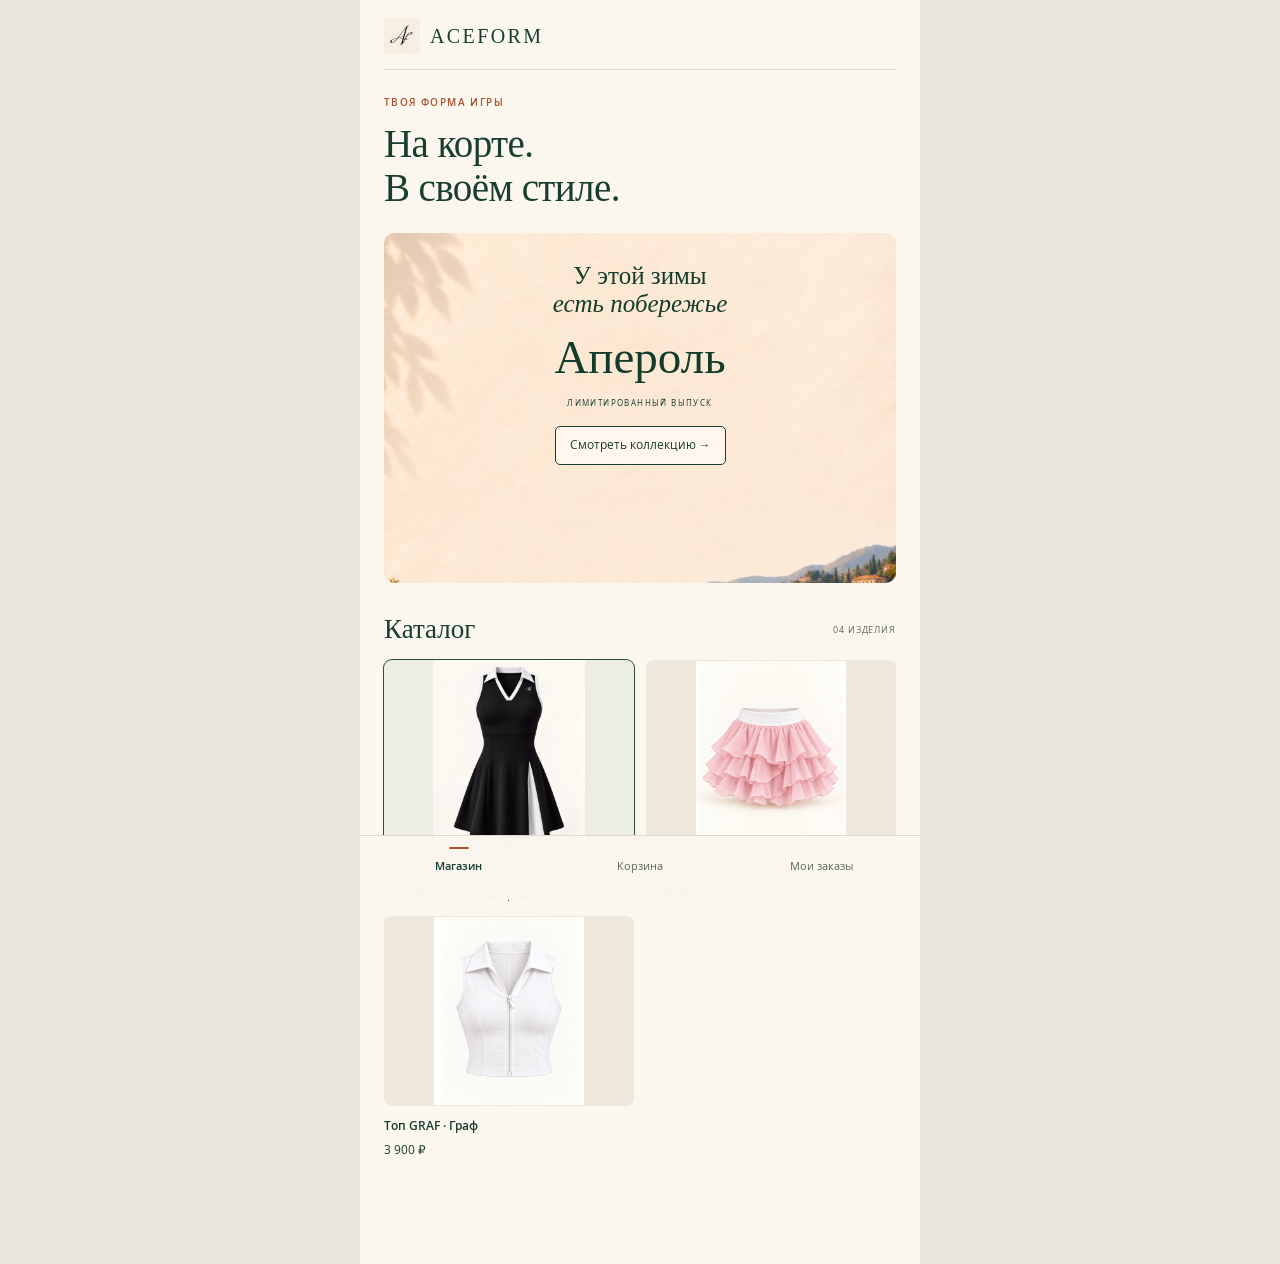
==== commit dc15233a: "Publish approved pricing storefront and remove standalone shorts card" ====
--- a/index.html
+++ b/index.html
@@ -1,4 +1,4 @@
-<!doctype html><html lang="ru"><head><meta charset="utf-8"><meta name="viewport" content="width=device-width,initial-scale=1,viewport-fit=cover"><meta name="theme-color" content="#f4f3ed"><title>ACEFORM · Твоя форма игры</title><link rel="preload" as="image" href="assets/aperol-cover-720.jpg" fetchpriority="high"><link rel="preload" as="script" href="store-runtime-e77c60154ba2.js"><style>
+<!doctype html><html lang="ru"><head><meta charset="utf-8"><meta name="viewport" content="width=device-width,initial-scale=1,viewport-fit=cover"><meta name="theme-color" content="#f4f3ed"><title>ACEFORM · Твоя форма игры</title><link rel="preload" as="image" href="assets/aperol-cover-720.jpg" fetchpriority="high"><link rel="preload" as="script" href="store-runtime-pricing-20261124.js"><style>
 *{box-sizing:border-box}body{margin:0;background:#e8e9e2;color:#203d32;font-family:Arial,sans-serif}button,input,textarea{font:inherit}button{cursor:pointer;color:inherit}button:focus-visible,input:focus-visible,textarea:focus-visible{outline:3px solid #aab954;outline-offset:3px}button{border:0}main{max-width:560px;margin:auto;background:#f7f7f0;min-height:100vh;padding:26px 24px 128px}header{display:flex;align-items:center;justify-content:space-between;border-bottom:1px solid #ced4c8;padding-bottom:23px}.logo{font-size:27px;font-weight:800;letter-spacing:-1.5px}.logo span{font-weight:400}small,.eyebrow{font-size:10px;letter-spacing:2px;text-transform:uppercase}.tag{border:1px solid #bcc8bc;border-radius:30px;padding:8px 10px;font-size:10px}h1{font:normal 47px/1.03 Georgia,serif;letter-spacing:-1.5px;margin:15px 0}h1 i{font-weight:normal}.intro{font-size:14px;line-height:1.6;color:#6c796f;max-width:340px}.eyebrow{margin-top:28px}.steps{display:flex;gap:8px;margin:26px 0}.step{flex:1;border-top:2px solid #d9ded3;padding-top:9px;font-size:10px;color:#869084}.step.active{border-color:#254b38;color:#254b38}.section-title{display:flex;justify-content:space-between;align-items:center;margin:25px 0 14px}h2{font:normal 26px Georgia,serif;margin:0}.section-title small{color:#81917e}.products{display:grid;grid-template-columns:1fr 1fr;gap:12px}.product{background:transparent;text-align:left;padding:0}.product .thumb{height:157px;background:#eceee3;border:1px solid transparent;border-radius:3px;display:grid;place-items:center;position:relative;overflow:hidden}.product.selected .thumb{border:1.5px solid #284c37;background:#e4e9db}.check{display:none;position:absolute;top:10px;right:10px;background:#284c37;color:white;border-radius:50%;width:20px;height:20px;text-align:center;padding-top:2px;font-size:12px}.selected .check{display:block}.product b{display:block;font-weight:500;font-size:14px;margin-top:10px}.product em{font-style:normal;color:#7f8a7c;font-size:11px;display:block;margin-top:5px}.art{width:125px;height:140px;filter:drop-shadow(0 8px 5px #00000012)}.studio{position:relative;margin-top:24px;background:#e7eadd;min-height:250px;border-radius:4px;display:grid;place-items:center;overflow:hidden}.studio:before{content:'';position:absolute;width:330px;height:330px;border:1px solid #bcc9b270;border-radius:50%;top:50px}.studio:after{content:'';position:absolute;width:230px;height:330px;border:1px solid #bcc9b270;border-radius:50%;top:-90px}.studio .art{width:220px;height:245px;z-index:1}.studio-label{position:absolute;left:16px;top:17px;font-size:10px;letter-spacing:2px}.studio-bottom{position:absolute;bottom:13px;left:16px;font-size:10px;color:#73806d}.field-title{display:flex;justify-content:space-between;font-size:13px;margin:24px 0 12px}.field-title span{color:#7c8875}.swatches{display:flex;gap:13px;flex-wrap:wrap}.swatch{width:36px;height:36px;border-radius:50%;background:var(--color);border:5px solid #f7f7f0;outline:1px solid #d7dbcf}.swatch.selected{outline:2px solid #284c37}.options{display:flex;gap:8px;flex-wrap:wrap}.option{background:transparent;border:1px solid #ccd3c6;border-radius:3px;min-width:48px;padding:12px 14px;font-size:12px}.option.selected{background:#284c37;color:#fff;border-color:#284c37}.hint{color:#788370;font-size:11px;line-height:1.6}.size-link{background:transparent;text-decoration:underline;font-size:11px;padding:0}.quantity{display:flex;align-items:center;border:1px solid #ccd3c6;width:max-content;border-radius:3px}.quantity button{background:transparent;width:42px;height:40px;font-size:19px}.quantity output{width:35px;text-align:center;font-size:13px}.primary{background:#284c37;color:#fff;padding:17px 18px;border-radius:3px;width:100%;display:flex;justify-content:space-between;align-items:center;font-size:14px}.secondary{width:100%;background:transparent;border:1px solid #c9d2c2;padding:13px;margin-top:10px;border-radius:3px}.note{margin-top:24px;padding:14px 0;border-top:1px solid #d8ddcf;display:flex;gap:12px;font-size:11px;color:#7c8775;line-height:1.6}.sticky{position:fixed;bottom:0;left:50%;transform:translateX(-50%);width:min(560px,100%);background:#f7f7f0ed;backdrop-filter:blur(15px);padding:14px 24px 20px;border-top:1px solid #d5dccd;z-index:3}.sticky .hint{margin:0 0 10px;text-align:center}dialog{border:0;padding:28px;max-width:480px;width:calc(100% - 32px);color:#203d32;background:#f7f7f0;border-radius:8px;max-height:88vh;overflow:auto}dialog::backdrop{background:#17251ac0}label{display:block;font-size:12px;margin-top:18px}input,textarea{width:100%;border:1px solid #c5cebf;background:transparent;padding:13px;border-radius:3px;margin-top:7px;color:#203d32}textarea{min-height:80px;resize:vertical}.close{float:right;background:none;font-size:23px}.order-line{display:flex;justify-content:space-between;border-bottom:1px solid #dce0d5;padding:13px 0;font-size:13px;gap:20px}.order-line span:last-child{text-align:right}pre{white-space:pre-wrap;font:13px/1.65 Arial}table{width:100%;border-collapse:collapse;font-size:12px}td,th{padding:12px 6px;border-bottom:1px solid #ddd;text-align:left}.hidden{display:none!important}@media(max-width:370px){main{padding-left:18px;padding-right:18px}h1{font-size:40px}.option{min-width:42px;padding:12px}}
 
 .brand{display:flex;align-items:center;gap:9px}.brand img{width:48px;height:48px;object-fit:cover;mix-blend-mode:multiply}.brand span{font:22px Georgia,serif;letter-spacing:1px}.stock-line{display:flex;justify-content:space-between;gap:10px;margin:27px 0 12px;font-size:11px;color:#697764}.studio{background:#ecebe4;height:540px;display:block}.studio:before,.studio:after{display:none}#preview{height:100%;width:100%}.garment-photo{display:block;width:100%;height:100%;object-fit:cover;object-position:center 55%}.studio-label{background:#f7f7f0e8;padding:8px 11px;z-index:1;left:12px;top:12px;letter-spacing:1px}.studio-bottom{background:#f7f7f0e8;padding:7px 9px;bottom:12px;left:12px;right:12px}.thumb .garment-photo{object-position:center 52%}.studio .black-photo{object-position:32% 75%;width:150%;max-width:none;transform:translateX(-13%)}.thumb .black-photo{object-position:30% 70%;transform:scale(1.8);transform-origin:35% 70%}.studio .top-photo{object-position:center 43%;height:160%;transform:translateY(-15%)}.thumb .top-photo{object-position:43% 45%;transform:scale(1.9);transform-origin:45% 47%}.studio .skirt-photo{height:155%;transform:translateY(-25%);object-position:center}.thumb .skirt-photo{transform:scale(1.65);transform-origin:43% 60%}.studio .shorts-photo{height:180%;transform:translateY(-41%);object-position:30% 70%}.thumb .shorts-photo{transform:scale(1.9);transform-origin:30% 76%}.shorts-sketch{height:100%;display:flex;flex-direction:column;align-items:center;justify-content:center;color:#788370}.shorts-sketch svg{width:80%;max-height:75%}.shorts-sketch small{letter-spacing:0;text-transform:none}.stock-badge{display:inline-block;margin-top:22px;border-radius:24px;padding:9px 13px;font-size:12px;background:#e9e8e0;color:#666}.stock-badge[data-kind=available]{background:#e2eddf;color:#285333}.stock-badge[data-kind=preorder]{background:#f2e9d8;color:#785c25}.option:disabled{opacity:.4;cursor:not-allowed}.primary{min-height:52px}#price{font-size:15px;color:#203d32}.product .thumb{height:190px}.product.selected .thumb{box-shadow:0 0 0 1px #284c37}.check{z-index:2}@media(max-width:390px){.studio{height:460px}.product .thumb{height:155px}.tag{font-size:8px}}
@@ -45,6 +45,8 @@
 
 .aperol-cover{width:100%;min-width:0}
 @media(max-width:400px){header{flex-wrap:wrap}header .brand{min-width:0}header .tag{margin-left:auto}header .basket-open{margin-left:auto;flex-shrink:0}}
+
+.aperol-capsule{margin:28px 0;padding:24px 18px;background:#f2e9da;border-radius:18px}.aperol-capsule h3{font-size:26px;line-height:1.2;margin:10px 0 20px}.capsule-photos{display:grid;grid-template-columns:1fr 1fr;gap:10px}.capsule-photos img{width:100%;border-radius:12px;aspect-ratio:3/4;object-fit:cover}.aperol-capsule .aperol-sizes{display:grid;grid-template-columns:minmax(0,1fr) minmax(0,1fr);gap:12px}.aperol-capsule select{width:100%;min-width:0}.aperol-capsule label{min-width:0}.aperol-capsule del{font-size:16px;opacity:.55;margin-right:8px}.aperol-capsule .primary{width:100%;margin-top:16px}
 </style><style data-source="shop-shell.css">/* Focus one task per screen; retain the existing checkout dialogs. */
 body[data-shop-screen] main{padding-bottom:105px}body[data-shop-screen] .collection-nav,body[data-shop-screen] main>.certificate-offer,body[data-shop-screen] #basketOpen,body[data-shop-screen] header .tag{display:none}
 body[data-shop-screen] header{padding-bottom:18px;margin-bottom:22px}body[data-shop-screen] .brand{font-size:17px}
@@ -134,4 +136,4 @@
 .payment-stages{display:grid;grid-template-columns:1fr 1fr;gap:10px;margin:18px 0;font-size:12px}.payment-stages>span{padding:12px;border:1px solid var(--line);border-radius:7px}.payment-stages small{display:block;color:var(--muted);font-size:11px;margin-top:5px}.customer-order-page #payBalance{width:100%;padding:15px;background:var(--ink);color:var(--surface);border:0;margin:8px 0;font-size:13px}
 
 .aperol-shorts-note{font:12px/1.7 var(--sans);color:var(--muted);margin:12px 0}.aperol-extra{display:flex!important;align-items:flex-start;gap:10px;font:12px/1.6 var(--sans);margin:16px 0}.aperol-extra input{width:18px!important;height:18px;flex:0 0 18px;margin:2px 0 0;padding:0;accent-color:var(--ink)}.aperol-extra b{white-space:nowrap;font-weight:600}
-</style></head><body data-shop-screen="shop"><main><header><div class="brand"><img src="assets/fast-monogram.webp" alt="Монограмма ACEFORM"><span>ACEFORM</span></div><span class="tag">COURT COLLECTION</span></header><section class="shop-home" id="shopHome"><p class="shop-kicker">ТВОЯ ФОРМА ИГРЫ</p><h1>На корте.<br>В своём стиле.</h1><div class="aperol-cover"><p class="eyebrow">ACEFORM</p><p class="aperol-motto">У этой зимы<br><em>есть побережье</em></p><h2>Апероль</h2><p class="aperol-edition">Лимитированный выпуск</p><a class="aperol-discover" href="#april">Смотреть коллекцию →</a></div></section><nav class="collection-nav" aria-label="Коллекции"><a class="collection-link" href="#april">Апероль ↓</a><a class="collection-link" href="#collection">Весь каталог ↓</a></nav><section id="productDetails"><div id="inquiryIntro" class="inquiry-intro" hidden><p class="eyebrow">ACEFORM · ДЛЯ ТВОЕЙ ИГРЫ</p><h1 id="inquiryTitle"></h1><p>Выбери цвет и размер. Цена изделия указана ниже.</p><span class="hint">Изготовление на заказ. Срок и доставку согласуем отдельно.</span></div><div id="dressIntro" class="dress-intro"><p class="eyebrow">EVERT · ЭВЕРТ</p><h1>Платье EVERT</h1><p>Теннисная элегантность с характером.</p><strong id="dressOffer">Платье + шорты · 8 000 ₽</strong><span class="hint">Одна пара шорт MARBLE уже в комплекте.</span></div><div class="studio"><span class="studio-label" id="studioTitle"></span><div id="preview"></div></div><div id="purchaseOptions"><div class="field-title">Цвет изделия <span id="colorName"></span></div><div id="colors" class="swatches"></div><div class="field-title" id="sizeChoice">Размер <button class="size-link" id="sizesHelp">Подобрать размер ↗</button></div><div class="options" id="sizes"></div><p class="hint" id="sizeHint">Размер можно уточнить при согласовании предзаказа.</p><div class="stock-badge" id="stockBadge" role="status"></div><section id="dressBundle"><div class="field-title">Шорты в комплекте <span>1 пара включена</span></div><div id="bundleOptions" class="options"></div><label class="second-shorts"><input type="checkbox" id="addSecondShorts"><span>Добавить вторую пару <b>+1 500 ₽</b><small>Белые и чёрные шорты в одном комплекте</small></span></label><p class="hint" id="bundlePriceNote"></p><details id="shortsAdvanced" class="advanced"><summary>Другой размер шорт</summary><div class="field-title">Размер шорт</div><div id="shortsSizes" class="options"></div><p class="hint">Платье и шорты можно выбрать разного размера; такую комплектацию подтвердит менеджер.</p></details></section><div class="field-title">Формат заказа</div><div class="options" id="orderTypes"></div><p class="hint" id="availabilityHint" aria-live="polite"></p><details id="quantityAdvanced" class="advanced"><summary>Количество комплектов</summary><div class="quantity"><button id="minus" aria-label="Уменьшить количество">−</button><output id="qty">1</output><button id="plus" aria-label="Увеличить количество">+</button></div></details></div><div class="stock-line"><span id="stockStatus" role="status"></span><button id="stockRefresh" class="size-link">Обновить ↻</button></div><section id="dressAnswers" class="dress-answers" hidden><h2>Перед выходом на корт</h2><details open><summary>Что входит в комплект?</summary><p>Платье EVERT и одна пара шорт MARBLE на выбор — белые или чёрные. Вторая пара добавляется за 1 500 ₽.</p></details><details><summary>Как выбрать размер?</summary><p>Нажми «Подобрать размер» и введи мерки. По умолчанию размер шорт совпадает с размером платья. Если нужен другой, открой дополнительные настройки.</p><button type="button" id="dressSizeHelp" class="size-link">Подобрать размер ↗</button></details><details><summary>Как получить заказ?</summary><p>СДЭК, курьер или самовывоз. После подтверждения оплаты появится форма получения. Доставка оплачивается отдельно; стоимость и дату отправки согласуем с тобой.</p><a class="size-link" href="https://t.me/aceform_bot" target="_blank" rel="noopener noreferrer">Уточнить доставку до покупки ↗</a><p class="hint">Авито-доставка оформляется отдельно по согласованию с ACEFORM.</p></details><p class="hint">Оплата комплекта через ЮMoney. Статус оплаты проверяется автоматически.</p></section><section id="fitGallery" class="fit-gallery" aria-label="На фигуре"><h2>На фигуре</h2><div id="modelPhotos" class="model-photos" aria-label="Фотографии на фигуре"></div><div class="gallery-controls" id="galleryControls" hidden><button type="button" id="galleryPrev" class="option" aria-label="Предыдущее фото">←</button><span id="galleryCount" role="status" aria-live="polite"></span><button type="button" id="galleryNext" class="option" aria-label="Следующее фото">→</button></div></section><section id="productStory" class="product-story" aria-label="Об изделии"><h2 id="productStoryTitle"></h2><p id="productStoryText"></p><ul id="productBenefits"></ul><details class="model-history"><summary>История модели</summary><p id="modelHistoryText"></p></details><p id="productStoryNote" class="hint"></p></section><div class="note" id="generalNote"><span>↗</span><span>Каждый комплект начинается с твоего выбора.<br>Срок изготовления и детали заказа согласуем с вами.</span></div><p class="hint" id="generalDeliveryNote">Платье продаётся с шортами. Доставку согласуем после оплаты; её стоимость оплачивается отдельно. Топ, юбка и дополнительные шорты — отдельные изделия.</p></section><section class="april-collection" id="april" aria-labelledby="aprilTitle"><div class="aperol-cover"><p class="eyebrow">ACEFORM</p><p class="aperol-motto">У этой зимы<br><em>есть побережье</em></p><h2 id="aprilTitle">Апероль</h2><p class="aperol-edition">Лимитированный выпуск</p><a class="aperol-discover" href="#aperolLooks">Выбрать свой образ ↓</a></div><div class="aperol-intro" id="aperolLooks"><p class="eyebrow">АПЕРОЛЬ · ДЛЯ ТВОЕЙ ИГРЫ</p><p>Три образа. Тёплые оттенки побережья.<br>Лимитированная коллекция — на заказ.</p></div><div class="april-gallery"><figure><img src="assets/fast-april-evert-navy.jpg" alt="Платье EVERT · тёмно-синий — коллекция Апероль" loading="lazy" decoding="async"><figcaption>Платье EVERT · тёмно-синий</figcaption></figure><figure><img src="assets/fast-april-graf-bueno.jpg" alt="Топ GRAF + юбка BUENO — коллекция Апероль" loading="lazy" decoding="async"><figcaption>Костюм GRAF + BUENO</figcaption></figure><figure><img src="assets/fast-april-evert-orange.jpg" alt="Платье EVERT · оранжевый — коллекция Апероль" loading="lazy" decoding="async"><figcaption>Платье EVERT · оранжевый</figcaption></figure><figure><img src="assets/fast-aperol-graf-orange-bueno-navy-preview.jpg" alt="Оранжевый GRAF + синяя BUENO · Апероль" loading="lazy" decoding="async"><figcaption>Костюм GRAF + BUENO</figcaption></figure></div><a href="#collection">Перейти в каталог ↓</a></section><section id="collection" aria-label="Вся коллекция"><div class="section-title"><h2>Каталог</h2><small>04 ИЗДЕЛИЯ</small></div><div class="options catalog-filters" id="catalogFilters" aria-label="Фильтр по наличию"></div><p class="hint" id="filterHint" role="status"></p><div class="products" id="products"><div class="product-card"><a class="product" href="#product/dress" style="display:block;color:inherit;text-decoration:none"><span class="thumb"><img class="garment-photo catalog-photo" loading="lazy" decoding="async" fetchpriority="low" src="assets/fast-dress-black-catalog.webp" alt="Платье EVERT · Эверт"></span><b>Платье EVERT · Эверт</b><span class="card-price">8 000 ₽ · платье + шорты</span></a></div><div class="product-card"><a class="product" href="#product/skirt" style="display:block;color:inherit;text-decoration:none"><span class="thumb"><img class="garment-photo catalog-photo" loading="lazy" decoding="async" fetchpriority="low" src="assets/fast-rococo-white-pink-catalog.webp" alt="Юбка BUENO · Буэно"></span><b>Юбка BUENO · Буэно</b><span class="card-price">8 900 ₽</span></a></div><div class="product-card"><a class="product" href="#product/top" style="display:block;color:inherit;text-decoration:none"><span class="thumb"><img class="garment-photo catalog-photo" loading="lazy" decoding="async" fetchpriority="low" src="assets/fast-top-white-catalog.webp" alt="Топ GRAF · Граф"></span><b>Топ GRAF · Граф</b><span class="card-price">2 900 ₽</span></a></div><div class="product-card"><a class="product" href="#product/shorts" style="display:block;color:inherit;text-decoration:none"><span class="thumb"><img class="garment-photo catalog-photo" loading="lazy" decoding="async" fetchpriority="low" src="assets/fast-shorts-pair.webp" alt="Шорты MARBLE · Марбл"></span><b>Шорты MARBLE · Марбл</b><span class="card-price">В наличии</span></a></div></div></section></main><div class="sticky"><p class="hint" id="price">Стоимость уточняется</p><button class="size-link" id="lastPayment" hidden>Проверить последнюю оплату</button><p class="hint" id="checkoutError" role="status" hidden></p><a id="dressCheckoutHint" class="checkout-delivery" href="#dressAnswers">Доставка отдельно · условия получения</a><button class="primary" id="review">Оставить заявку <span>↗</span></button></div><dialog id="sizeDialog"><button class="close" aria-label="Закрыть">×</button><h2 id="sizeTitle">Подобрать размер</h2><p class="hint">Обхваты тела в сантиметрах. Лента проходит горизонтально, без натяжения.</p><div class="size-table-wrap"><table class="size-table"><thead><tr><th>Размер</th><th>Грудь</th><th>Талия</th><th>Бёдра</th></tr></thead><tbody><tr><th>S</th><td>87–90</td><td>67–70</td><td>93–96</td></tr><tr><th>M</th><td>91–94</td><td>71–74</td><td>97–100</td></tr><tr><th>L</th><td>95–98</td><td>75–78</td><td>101–104</td></tr></tbody></table></div><form id="sizeForm"><label>Обхват груди, см<input id="measure-bust" type="number" inputmode="decimal" min="1" max="250" step="0.1"></label><label>Обхват талии, см<input id="measure-waist" type="number" inputmode="decimal" min="1" max="250" step="0.1"></label><label>Обхват бёдер, см<input id="measure-hips" type="number" inputmode="decimal" min="1" max="250" step="0.1"></label><button class="secondary" type="submit">Определить размер</button></form><p id="sizeResult" role="status" aria-live="polite" class="hint"></p><button id="applySize" type="button" class="primary" hidden>Выбрать размер</button><p class="hint">Подбор по таблице ACEFORM. Посадку при необходимости уточнит менеджер. Мерки не сохраняются и не отправляются.</p></dialog><dialog id="orderDialog"><button class="close" aria-label="Закрыть">×</button><small id="requestEyebrow">ТВОЙ ВЫБОР</small><h2 id="requestTitle" style="margin-top:12px">Почти на корте.</h2><div id="summary"></div><form id="orderForm"><div id="requestFields"><label id="customerLabel">Как к тебе обращаться<input name="customer" required maxlength="80" autocomplete="name" placeholder="Имя"></label><label id="contactLabel">Контакт для связи<input name="contact" required maxlength="100" placeholder="@telegram или номер телефона"></label><label id="commentLabel">Пожелания и мерки<textarea name="comment" maxlength="1000" placeholder="Рост, мерки или особые пожелания"></textarea></label><label class="delivery-consent"><input type="checkbox" name="consent" value="yes" required><span id="requestConsent">Передаю ACEFORM имя, контакт и пожелания для оформления и согласования заказа.</span></label><div class="preorder-trap" aria-hidden="true"><label>Оставьте пустым<input name="website" tabindex="-1" autocomplete="off"></label></div></div><p class="hint" id="requestNote">Отправим заявку в ACEFORM. Стоимость изделий указана в корзине. Срок изготовления и доставку согласуем отдельно.</p><a id="preorderTelegram" class="size-link" href="https://t.me/aceform_bot/shop" hidden>Открыть магазин в Telegram ↗</a><p id="preorderError" class="hint" role="alert" hidden></p><button class="primary" type="submit">Отправить заявку <span>↗</span></button></form><div id="result" class="hidden"><h3 id="requestSuccessTitle">Заявка получена</h3><p id="preorderReference"></p><p id="preorderSuccessText" role="status"></p><a id="preorderOrderLink" class="size-link" hidden>Посмотреть итог заказа ↗</a><button class="primary" id="preorderClose" type="button">Вернуться к коллекции</button></div></dialog><form id="walletCheckout" method="POST" action="https://yoomoney.ru/quickpay/confirm" target="_self" hidden><input type="hidden" name="receiver" value="4100116872093109"><input type="hidden" name="quickpay-form" value="button"><input type="hidden" name="sum"><input type="hidden" name="label"><input type="hidden" name="paymentType" value="AC"><input type="hidden" name="successURL"></form><dialog id="paymentReturnDialog"><button class="close" aria-label="Закрыть">×</button><small>ACEFORM · ТВОЙ ЗАКАЗ</small><h2 id="paymentReturnTitle">Проверяем оплату</h2><p id="paymentReturnText" role="status" aria-live="polite"></p><div id="paymentReturnState" class="stock-badge">Ожидаем подтверждение</div><p id="paymentReturnAmount"></p><p class="hint" id="paymentReturnOrder" style="overflow-wrap:anywhere"></p><p id="paidOrderSummary" class="hint" hidden></p><p id="fulfillmentNote" class="hint" hidden></p><section id="deliverySection" hidden aria-label="Доставка заказа"><div id="deliveryStart"><p>Осталось выбрать, как получить твой комплект.</p><button class="primary" id="deliveryOpen" type="button">Оформить доставку <span>→</span></button></div><form id="deliveryForm" hidden><h3>Куда отправить твой комплект?</h3><label>Способ получения<select id="deliveryMethod" name="method" required><option value="cdek">СДЭК — пункт выдачи</option><option value="pickup">Самовывоз</option></select></label><p class="hint" id="deliveryMethodHint"></p><label>Имя и фамилия получателя<input name="recipient" required maxlength="100" autocomplete="shipping name"></label><label>Телефон<input name="phone" type="tel" required maxlength="30" autocomplete="shipping tel" placeholder="+7 999 123-45-67"></label><label>Telegram для связи · необязательно<input name="telegram" maxlength="33" placeholder="@username" autocapitalize="none"></label><label>Город<input name="city" required maxlength="100" autocomplete="shipping address-level2"></label><label id="deliveryAddressLabel"><span id="deliveryAddressTitle">Адрес или код пункта СДЭК</span><textarea id="deliveryAddress" name="address" maxlength="400" required></textarea></label><label>Комментарий · необязательно<textarea name="comment" maxlength="500" placeholder="Удобное время или пожелания"></textarea></label><p class="hint">Стоимость доставки сообщим после проверки данных. Она оплачивается отдельно от комплекта.</p><label class="delivery-consent"><input type="checkbox" name="consent" value="yes" required><span>Передаю ACEFORM имя, контакты и данные получения для оформления и согласования доставки заказа.</span></label><button class="primary" id="deliverySubmit" type="submit">Сохранить данные доставки <span>→</span></button><p id="deliveryError" class="hint" role="status" aria-live="polite" hidden></p></form><div id="deliveryReceived" hidden><h3 id="deliveryReceivedTitle">Данные для доставки получены</h3><p id="deliveryReceivedText">Проверим детали и свяжемся с тобой по указанным контактам. Стоимость доставки согласуем отдельно.</p><p id="deliveryTracking" hidden></p><p class="hint">Для уточнения или изменения данных свяжись с ACEFORM и укажи номер заказа.</p><button class="secondary" type="button" id="deliveryRefresh">Обновить статус заказа</button></div></section><button class="secondary" id="paymentResume" hidden>Продолжить оплату</button><button class="size-link" id="paymentRelease" hidden>Отменить резерв</button><button class="secondary" id="paymentReturnRetry">Проверить ещё раз</button><a class="size-link" href="https://t.me/aceform_bot" target="_blank" rel="noopener noreferrer">Связаться с ACEFORM ↗</a></dialog><nav class="shop-nav" aria-label="Навигация магазина"><a href="#shop" aria-current="page">Магазин</a><button type="button" id="shopCart">Корзина <span></span></button><a href="#my-orders">Мои заказы</a></nav><script defer src="store-runtime-e77c60154ba2.js"></script></body></html>
+</style></head><body data-shop-screen="shop"><main><header><div class="brand"><img src="assets/fast-monogram.webp" alt="Монограмма ACEFORM"><span>ACEFORM</span></div><span class="tag">COURT COLLECTION</span></header><section class="shop-home" id="shopHome"><p class="shop-kicker">ТВОЯ ФОРМА ИГРЫ</p><h1>На корте.<br>В своём стиле.</h1><div class="aperol-cover"><p class="eyebrow">ACEFORM</p><p class="aperol-motto">У этой зимы<br><em>есть побережье</em></p><h2>Апероль</h2><p class="aperol-edition">Лимитированный выпуск</p><a class="aperol-discover" href="#april">Смотреть коллекцию →</a></div></section><nav class="collection-nav" aria-label="Коллекции"><a class="collection-link" href="#april">Апероль ↓</a><a class="collection-link" href="#collection">Весь каталог ↓</a></nav><section id="productDetails"><div id="inquiryIntro" class="inquiry-intro" hidden><p class="eyebrow">ACEFORM · ДЛЯ ТВОЕЙ ИГРЫ</p><h1 id="inquiryTitle"></h1><p>Выбери цвет и размер. Цена изделия указана ниже.</p><span class="hint">Изготовление на заказ. Срок и доставку согласуем отдельно.</span></div><div id="dressIntro" class="dress-intro"><p class="eyebrow">EVERT · ЭВЕРТ</p><h1>Платье EVERT</h1><p>Теннисная элегантность с характером.</p><strong id="dressOffer">Платье + шорты · 8 000 ₽</strong><span class="hint">Одна пара шорт MARBLE уже в комплекте.</span></div><div class="studio"><span class="studio-label" id="studioTitle"></span><div id="preview"></div></div><div id="purchaseOptions"><div class="field-title">Цвет изделия <span id="colorName"></span></div><div id="colors" class="swatches"></div><div class="field-title" id="sizeChoice">Размер <button class="size-link" id="sizesHelp">Подобрать размер ↗</button></div><div class="options" id="sizes"></div><p class="hint" id="sizeHint">Размер можно уточнить при согласовании предзаказа.</p><div class="stock-badge" id="stockBadge" role="status"></div><section id="dressBundle"><div class="field-title">Шорты в комплекте <span>1 пара включена</span></div><div id="bundleOptions" class="options"></div><label class="second-shorts"><input type="checkbox" id="addSecondShorts"><span>Добавить вторую пару <b>+1 500 ₽</b><small>Белые и чёрные шорты в одном комплекте</small></span></label><p class="hint" id="bundlePriceNote"></p><details id="shortsAdvanced" class="advanced"><summary>Другой размер шорт</summary><div class="field-title">Размер шорт</div><div id="shortsSizes" class="options"></div><p class="hint">Платье и шорты можно выбрать разного размера; такую комплектацию подтвердит менеджер.</p></details></section><div class="field-title">Формат заказа</div><div class="options" id="orderTypes"></div><p class="hint" id="availabilityHint" aria-live="polite"></p><details id="quantityAdvanced" class="advanced"><summary>Количество комплектов</summary><div class="quantity"><button id="minus" aria-label="Уменьшить количество">−</button><output id="qty">1</output><button id="plus" aria-label="Увеличить количество">+</button></div></details></div><div class="stock-line"><span id="stockStatus" role="status"></span><button id="stockRefresh" class="size-link">Обновить ↻</button></div><section id="dressAnswers" class="dress-answers" hidden><h2>Перед выходом на корт</h2><details open><summary>Что входит в комплект?</summary><p>Платье EVERT и одна пара шорт MARBLE на выбор — белые или чёрные. Вторая пара добавляется за 1 500 ₽.</p></details><details><summary>Как выбрать размер?</summary><p>Нажми «Подобрать размер» и введи мерки. По умолчанию размер шорт совпадает с размером платья. Если нужен другой, открой дополнительные настройки.</p><button type="button" id="dressSizeHelp" class="size-link">Подобрать размер ↗</button></details><details><summary>Как получить заказ?</summary><p>СДЭК, курьер или самовывоз. После подтверждения оплаты появится форма получения. Доставка оплачивается отдельно; стоимость и дату отправки согласуем с тобой.</p><a class="size-link" href="https://t.me/aceform_bot" target="_blank" rel="noopener noreferrer">Уточнить доставку до покупки ↗</a><p class="hint">Авито-доставка оформляется отдельно по согласованию с ACEFORM.</p></details><p class="hint">Оплата комплекта через ЮMoney. Статус оплаты проверяется автоматически.</p></section><section id="fitGallery" class="fit-gallery" aria-label="На фигуре"><h2>На фигуре</h2><div id="modelPhotos" class="model-photos" aria-label="Фотографии на фигуре"></div><div class="gallery-controls" id="galleryControls" hidden><button type="button" id="galleryPrev" class="option" aria-label="Предыдущее фото">←</button><span id="galleryCount" role="status" aria-live="polite"></span><button type="button" id="galleryNext" class="option" aria-label="Следующее фото">→</button></div></section><section id="productStory" class="product-story" aria-label="Об изделии"><h2 id="productStoryTitle"></h2><p id="productStoryText"></p><ul id="productBenefits"></ul><details class="model-history"><summary>История модели</summary><p id="modelHistoryText"></p></details><p id="productStoryNote" class="hint"></p></section><div class="note" id="generalNote"><span>↗</span><span>Каждый комплект начинается с твоего выбора.<br>Срок изготовления и детали заказа согласуем с вами.</span></div><p class="hint" id="generalDeliveryNote">Платье продаётся с шортами. Доставку согласуем после оплаты; её стоимость оплачивается отдельно. Топ, юбка и дополнительные шорты — отдельные изделия.</p></section><section class="april-collection" id="april" aria-labelledby="aprilTitle"><div class="aperol-cover"><p class="eyebrow">ACEFORM</p><p class="aperol-motto">У этой зимы<br><em>есть побережье</em></p><h2 id="aprilTitle">Апероль</h2><p class="aperol-edition">Лимитированный выпуск</p><a class="aperol-discover" href="#aperolLooks">Выбрать свой образ ↓</a></div><div class="aperol-intro" id="aperolLooks"><p class="eyebrow">АПЕРОЛЬ · ДЛЯ ТВОЕЙ ИГРЫ</p><p>Три образа. Тёплые оттенки побережья.<br>Лимитированная коллекция — на заказ.</p></div><div class="april-gallery"><figure><img src="assets/fast-april-evert-navy.jpg" alt="Платье EVERT · тёмно-синий — коллекция Апероль" loading="lazy" decoding="async"><figcaption>Платье EVERT · тёмно-синий</figcaption></figure><figure><img src="assets/fast-april-graf-bueno.jpg" alt="Топ GRAF + юбка BUENO — коллекция Апероль" loading="lazy" decoding="async"><figcaption>Костюм GRAF + BUENO</figcaption></figure><figure><img src="assets/fast-april-evert-orange.jpg" alt="Платье EVERT · оранжевый — коллекция Апероль" loading="lazy" decoding="async"><figcaption>Платье EVERT · оранжевый</figcaption></figure><figure><img src="assets/fast-aperol-graf-orange-bueno-navy-preview.jpg" alt="Оранжевый GRAF + синяя BUENO · Апероль" loading="lazy" decoding="async"><figcaption>Костюм GRAF + BUENO</figcaption></figure></div><a href="#collection">Перейти в каталог ↓</a></section><section id="collection" aria-label="Вся коллекция"><div class="section-title"><h2>Каталог</h2><small>04 ИЗДЕЛИЯ</small></div><div class="options catalog-filters" id="catalogFilters" aria-label="Фильтр по наличию"></div><p class="hint" id="filterHint" role="status"></p><div class="products" id="products"><div class="product-card"><a class="product" href="#product/dress" style="display:block;color:inherit;text-decoration:none"><span class="thumb"><img class="garment-photo catalog-photo" loading="lazy" decoding="async" fetchpriority="low" src="assets/fast-dress-black-catalog.webp" alt="Платье EVERT · Эверт"></span><b>Платье EVERT · Эверт</b><span class="card-price">8 000 ₽ · платье + шорты</span></a></div><div class="product-card"><a class="product" href="#product/skirt" style="display:block;color:inherit;text-decoration:none"><span class="thumb"><img class="garment-photo catalog-photo" loading="lazy" decoding="async" fetchpriority="low" src="assets/fast-rococo-white-pink-catalog.webp" alt="Юбка BUENO · Буэно"></span><b>Юбка BUENO · Буэно</b><span class="card-price">7 900 ₽</span></a></div><div class="product-card"><a class="product" href="#product/top" style="display:block;color:inherit;text-decoration:none"><span class="thumb"><img class="garment-photo catalog-photo" loading="lazy" decoding="async" fetchpriority="low" src="assets/fast-top-white-catalog.webp" alt="Топ GRAF · Граф"></span><b>Топ GRAF · Граф</b><span class="card-price">3 900 ₽</span></a></div></div></section></main><div class="sticky"><p class="hint" id="price">Стоимость уточняется</p><button class="size-link" id="lastPayment" hidden>Проверить последнюю оплату</button><p class="hint" id="checkoutError" role="status" hidden></p><a id="dressCheckoutHint" class="checkout-delivery" href="#dressAnswers">Доставка отдельно · условия получения</a><button class="primary" id="review">Оставить заявку <span>↗</span></button></div><dialog id="sizeDialog"><button class="close" aria-label="Закрыть">×</button><h2 id="sizeTitle">Подобрать размер</h2><p class="hint">Обхваты тела в сантиметрах. Лента проходит горизонтально, без натяжения.</p><div class="size-table-wrap"><table class="size-table"><thead><tr><th>Размер</th><th>Грудь</th><th>Талия</th><th>Бёдра</th></tr></thead><tbody><tr><th>S</th><td>87–90</td><td>67–70</td><td>93–96</td></tr><tr><th>M</th><td>91–94</td><td>71–74</td><td>97–100</td></tr><tr><th>L</th><td>95–98</td><td>75–78</td><td>101–104</td></tr></tbody></table></div><form id="sizeForm"><label>Обхват груди, см<input id="measure-bust" type="number" inputmode="decimal" min="1" max="250" step="0.1"></label><label>Обхват талии, см<input id="measure-waist" type="number" inputmode="decimal" min="1" max="250" step="0.1"></label><label>Обхват бёдер, см<input id="measure-hips" type="number" inputmode="decimal" min="1" max="250" step="0.1"></label><button class="secondary" type="submit">Определить размер</button></form><p id="sizeResult" role="status" aria-live="polite" class="hint"></p><button id="applySize" type="button" class="primary" hidden>Выбрать размер</button><p class="hint">Подбор по таблице ACEFORM. Посадку при необходимости уточнит менеджер. Мерки не сохраняются и не отправляются.</p></dialog><dialog id="orderDialog"><button class="close" aria-label="Закрыть">×</button><small id="requestEyebrow">ТВОЙ ВЫБОР</small><h2 id="requestTitle" style="margin-top:12px">Почти на корте.</h2><div id="summary"></div><form id="orderForm"><div id="requestFields"><label id="customerLabel">Как к тебе обращаться<input name="customer" required maxlength="80" autocomplete="name" placeholder="Имя"></label><label id="contactLabel">Контакт для связи<input name="contact" required maxlength="100" placeholder="@telegram или номер телефона"></label><label id="commentLabel">Пожелания и мерки<textarea name="comment" maxlength="1000" placeholder="Рост, мерки или особые пожелания"></textarea></label><label id="sportLabel">Каким спортом занимаешься? (необязательно)<input name="sport" maxlength="60" placeholder="Например, теннис или падел"></label><label id="racketLabel">Какой ракеткой играешь? (необязательно)<input name="racket" maxlength="90" placeholder="Марка и модель, если знаешь"></label><label class="delivery-consent"><input type="checkbox" name="consent" value="yes" required><span id="requestConsent">Передаю ACEFORM имя, контакт и пожелания для оформления и согласования заказа.</span></label><div class="preorder-trap" aria-hidden="true"><label>Оставьте пустым<input name="website" tabindex="-1" autocomplete="off"></label></div></div><p class="hint" id="requestNote">Отправим заявку в ACEFORM. Стоимость изделий указана в корзине. Срок изготовления и доставку согласуем отдельно.</p><a id="preorderTelegram" class="size-link" href="https://t.me/aceform_bot/shop" hidden>Открыть магазин в Telegram ↗</a><p id="preorderError" class="hint" role="alert" hidden></p><button class="primary" type="submit">Отправить заявку <span>↗</span></button></form><div id="result" class="hidden"><h3 id="requestSuccessTitle">Заявка получена</h3><p id="preorderReference"></p><p id="preorderSuccessText" role="status"></p><a id="preorderOrderLink" class="size-link" hidden>Посмотреть итог заказа ↗</a><button class="primary" id="preorderClose" type="button">Вернуться к коллекции</button></div></dialog><form id="walletCheckout" method="POST" action="https://yoomoney.ru/quickpay/confirm" target="_self" hidden><input type="hidden" name="receiver" value="4100116872093109"><input type="hidden" name="quickpay-form" value="button"><input type="hidden" name="sum"><input type="hidden" name="label"><input type="hidden" name="paymentType" value="AC"><input type="hidden" name="successURL"></form><dialog id="paymentReturnDialog"><button class="close" aria-label="Закрыть">×</button><small>ACEFORM · ТВОЙ ЗАКАЗ</small><h2 id="paymentReturnTitle">Проверяем оплату</h2><p id="paymentReturnText" role="status" aria-live="polite"></p><div id="paymentReturnState" class="stock-badge">Ожидаем подтверждение</div><p id="paymentReturnAmount"></p><p class="hint" id="paymentReturnOrder" style="overflow-wrap:anywhere"></p><p id="paidOrderSummary" class="hint" hidden></p><p id="fulfillmentNote" class="hint" hidden></p><section id="deliverySection" hidden aria-label="Доставка заказа"><div id="deliveryStart"><p>Осталось выбрать, как получить твой комплект.</p><button class="primary" id="deliveryOpen" type="button">Оформить доставку <span>→</span></button></div><form id="deliveryForm" hidden><h3>Куда отправить твой комплект?</h3><label>Способ получения<select id="deliveryMethod" name="method" required><option value="cdek">СДЭК — пункт выдачи</option><option value="pickup">Самовывоз</option></select></label><p class="hint" id="deliveryMethodHint"></p><label>Имя и фамилия получателя<input name="recipient" required maxlength="100" autocomplete="shipping name"></label><label>Телефон<input name="phone" type="tel" required maxlength="30" autocomplete="shipping tel" placeholder="+7 999 123-45-67"></label><label>Telegram для связи · необязательно<input name="telegram" maxlength="33" placeholder="@username" autocapitalize="none"></label><label>Город<input name="city" required maxlength="100" autocomplete="shipping address-level2"></label><label id="deliveryAddressLabel"><span id="deliveryAddressTitle">Адрес или код пункта СДЭК</span><textarea id="deliveryAddress" name="address" maxlength="400" required></textarea></label><label>Комментарий · необязательно<textarea name="comment" maxlength="500" placeholder="Удобное время или пожелания"></textarea></label><p class="hint">Стоимость доставки сообщим после проверки данных. Она оплачивается отдельно от комплекта.</p><label class="delivery-consent"><input type="checkbox" name="consent" value="yes" required><span>Передаю ACEFORM имя, контакты и данные получения для оформления и согласования доставки заказа.</span></label><button class="primary" id="deliverySubmit" type="submit">Сохранить данные доставки <span>→</span></button><p id="deliveryError" class="hint" role="status" aria-live="polite" hidden></p></form><div id="deliveryReceived" hidden><h3 id="deliveryReceivedTitle">Данные для доставки получены</h3><p id="deliveryReceivedText">Проверим детали и свяжемся с тобой по указанным контактам. Стоимость доставки согласуем отдельно.</p><p id="deliveryTracking" hidden></p><p class="hint">Для уточнения или изменения данных свяжись с ACEFORM и укажи номер заказа.</p><button class="secondary" type="button" id="deliveryRefresh">Обновить статус заказа</button></div></section><button class="secondary" id="paymentResume" hidden>Продолжить оплату</button><button class="size-link" id="paymentRelease" hidden>Отменить резерв</button><button class="secondary" id="paymentReturnRetry">Проверить ещё раз</button><a class="size-link" href="https://t.me/aceform_bot" target="_blank" rel="noopener noreferrer">Связаться с ACEFORM ↗</a></dialog><nav class="shop-nav" aria-label="Навигация магазина"><a href="#shop" aria-current="page">Магазин</a><button type="button" id="shopCart">Корзина <span></span></button><a href="#my-orders">Мои заказы</a></nav><script defer src="store-runtime-pricing-20261124.js"></script></body></html>
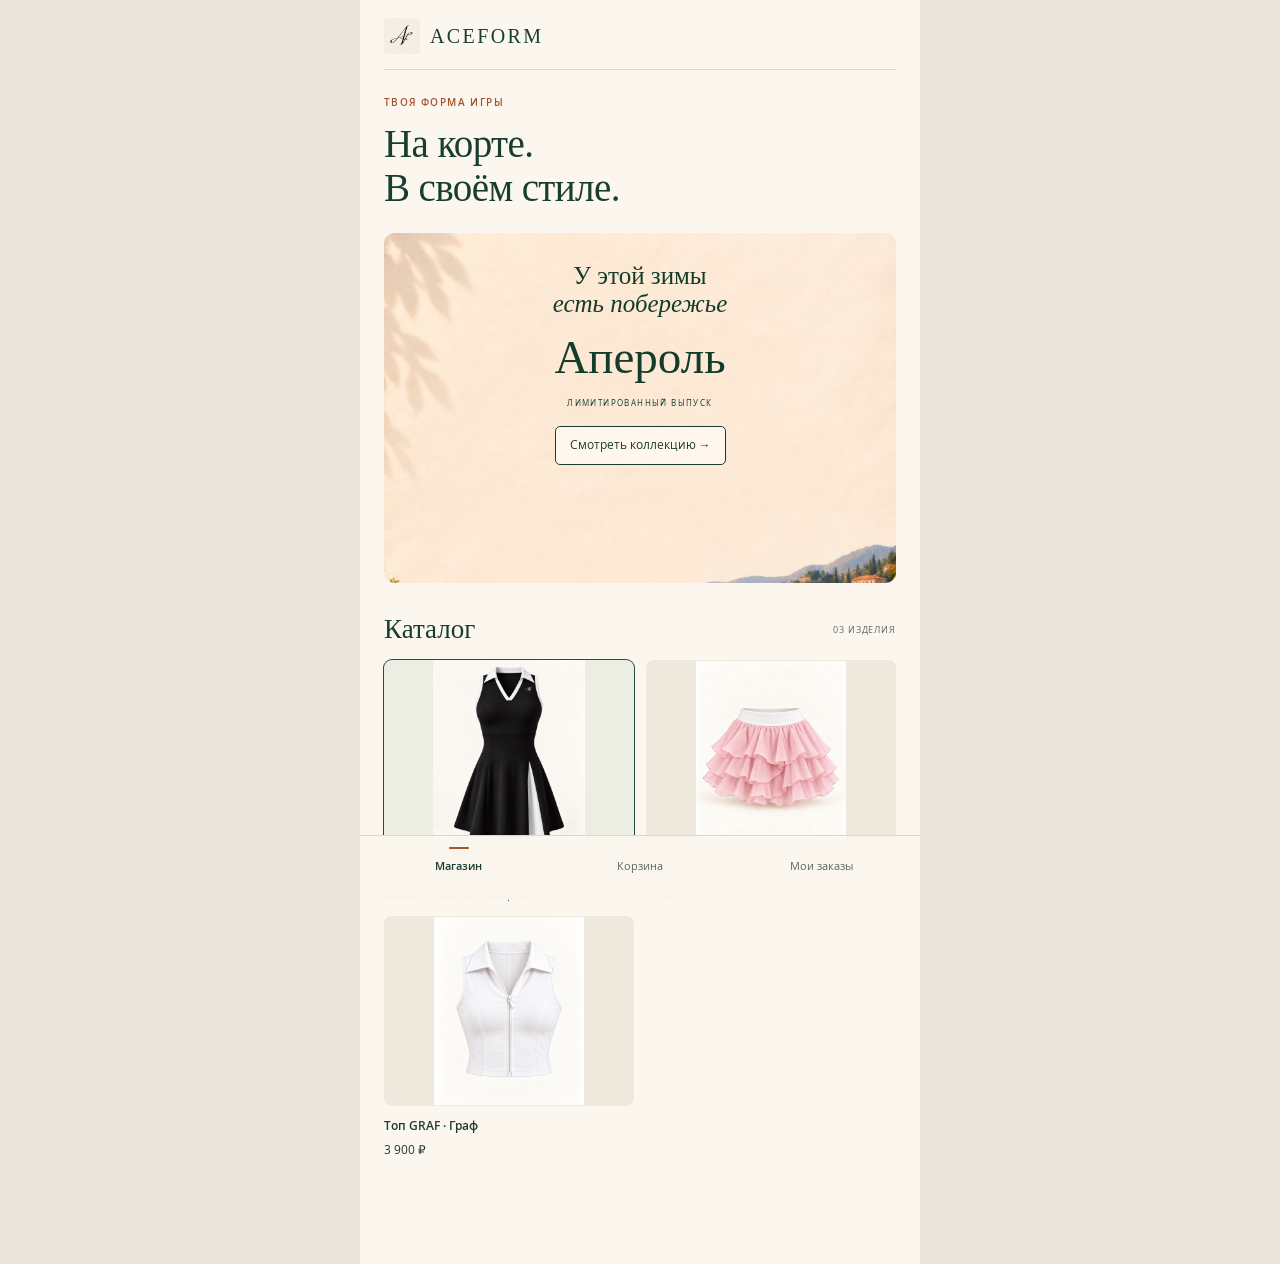
==== commit a25fb335: "Apply confirmed outfit pricing, availability and shared Aperol suit size" ====
--- a/index.html
+++ b/index.html
@@ -1,4 +1,4 @@
-<!doctype html><html lang="ru"><head><meta charset="utf-8"><meta name="viewport" content="width=device-width,initial-scale=1,viewport-fit=cover"><meta name="theme-color" content="#f4f3ed"><title>ACEFORM · Твоя форма игры</title><link rel="preload" as="image" href="assets/aperol-cover-720.jpg" fetchpriority="high"><link rel="preload" as="script" href="store-runtime-pricing-20261124.js"><style>
+<!doctype html><html lang="ru"><head><meta charset="utf-8"><meta name="viewport" content="width=device-width,initial-scale=1,viewport-fit=cover"><meta name="theme-color" content="#f4f3ed"><title>ACEFORM · Твоя форма игры</title><link rel="preload" as="image" href="assets/aperol-cover-720.jpg" fetchpriority="high"><link rel="preload" as="script" href="store-runtime-099f9c03e7f7.js"><style>
 *{box-sizing:border-box}body{margin:0;background:#e8e9e2;color:#203d32;font-family:Arial,sans-serif}button,input,textarea{font:inherit}button{cursor:pointer;color:inherit}button:focus-visible,input:focus-visible,textarea:focus-visible{outline:3px solid #aab954;outline-offset:3px}button{border:0}main{max-width:560px;margin:auto;background:#f7f7f0;min-height:100vh;padding:26px 24px 128px}header{display:flex;align-items:center;justify-content:space-between;border-bottom:1px solid #ced4c8;padding-bottom:23px}.logo{font-size:27px;font-weight:800;letter-spacing:-1.5px}.logo span{font-weight:400}small,.eyebrow{font-size:10px;letter-spacing:2px;text-transform:uppercase}.tag{border:1px solid #bcc8bc;border-radius:30px;padding:8px 10px;font-size:10px}h1{font:normal 47px/1.03 Georgia,serif;letter-spacing:-1.5px;margin:15px 0}h1 i{font-weight:normal}.intro{font-size:14px;line-height:1.6;color:#6c796f;max-width:340px}.eyebrow{margin-top:28px}.steps{display:flex;gap:8px;margin:26px 0}.step{flex:1;border-top:2px solid #d9ded3;padding-top:9px;font-size:10px;color:#869084}.step.active{border-color:#254b38;color:#254b38}.section-title{display:flex;justify-content:space-between;align-items:center;margin:25px 0 14px}h2{font:normal 26px Georgia,serif;margin:0}.section-title small{color:#81917e}.products{display:grid;grid-template-columns:1fr 1fr;gap:12px}.product{background:transparent;text-align:left;padding:0}.product .thumb{height:157px;background:#eceee3;border:1px solid transparent;border-radius:3px;display:grid;place-items:center;position:relative;overflow:hidden}.product.selected .thumb{border:1.5px solid #284c37;background:#e4e9db}.check{display:none;position:absolute;top:10px;right:10px;background:#284c37;color:white;border-radius:50%;width:20px;height:20px;text-align:center;padding-top:2px;font-size:12px}.selected .check{display:block}.product b{display:block;font-weight:500;font-size:14px;margin-top:10px}.product em{font-style:normal;color:#7f8a7c;font-size:11px;display:block;margin-top:5px}.art{width:125px;height:140px;filter:drop-shadow(0 8px 5px #00000012)}.studio{position:relative;margin-top:24px;background:#e7eadd;min-height:250px;border-radius:4px;display:grid;place-items:center;overflow:hidden}.studio:before{content:'';position:absolute;width:330px;height:330px;border:1px solid #bcc9b270;border-radius:50%;top:50px}.studio:after{content:'';position:absolute;width:230px;height:330px;border:1px solid #bcc9b270;border-radius:50%;top:-90px}.studio .art{width:220px;height:245px;z-index:1}.studio-label{position:absolute;left:16px;top:17px;font-size:10px;letter-spacing:2px}.studio-bottom{position:absolute;bottom:13px;left:16px;font-size:10px;color:#73806d}.field-title{display:flex;justify-content:space-between;font-size:13px;margin:24px 0 12px}.field-title span{color:#7c8875}.swatches{display:flex;gap:13px;flex-wrap:wrap}.swatch{width:36px;height:36px;border-radius:50%;background:var(--color);border:5px solid #f7f7f0;outline:1px solid #d7dbcf}.swatch.selected{outline:2px solid #284c37}.options{display:flex;gap:8px;flex-wrap:wrap}.option{background:transparent;border:1px solid #ccd3c6;border-radius:3px;min-width:48px;padding:12px 14px;font-size:12px}.option.selected{background:#284c37;color:#fff;border-color:#284c37}.hint{color:#788370;font-size:11px;line-height:1.6}.size-link{background:transparent;text-decoration:underline;font-size:11px;padding:0}.quantity{display:flex;align-items:center;border:1px solid #ccd3c6;width:max-content;border-radius:3px}.quantity button{background:transparent;width:42px;height:40px;font-size:19px}.quantity output{width:35px;text-align:center;font-size:13px}.primary{background:#284c37;color:#fff;padding:17px 18px;border-radius:3px;width:100%;display:flex;justify-content:space-between;align-items:center;font-size:14px}.secondary{width:100%;background:transparent;border:1px solid #c9d2c2;padding:13px;margin-top:10px;border-radius:3px}.note{margin-top:24px;padding:14px 0;border-top:1px solid #d8ddcf;display:flex;gap:12px;font-size:11px;color:#7c8775;line-height:1.6}.sticky{position:fixed;bottom:0;left:50%;transform:translateX(-50%);width:min(560px,100%);background:#f7f7f0ed;backdrop-filter:blur(15px);padding:14px 24px 20px;border-top:1px solid #d5dccd;z-index:3}.sticky .hint{margin:0 0 10px;text-align:center}dialog{border:0;padding:28px;max-width:480px;width:calc(100% - 32px);color:#203d32;background:#f7f7f0;border-radius:8px;max-height:88vh;overflow:auto}dialog::backdrop{background:#17251ac0}label{display:block;font-size:12px;margin-top:18px}input,textarea{width:100%;border:1px solid #c5cebf;background:transparent;padding:13px;border-radius:3px;margin-top:7px;color:#203d32}textarea{min-height:80px;resize:vertical}.close{float:right;background:none;font-size:23px}.order-line{display:flex;justify-content:space-between;border-bottom:1px solid #dce0d5;padding:13px 0;font-size:13px;gap:20px}.order-line span:last-child{text-align:right}pre{white-space:pre-wrap;font:13px/1.65 Arial}table{width:100%;border-collapse:collapse;font-size:12px}td,th{padding:12px 6px;border-bottom:1px solid #ddd;text-align:left}.hidden{display:none!important}@media(max-width:370px){main{padding-left:18px;padding-right:18px}h1{font-size:40px}.option{min-width:42px;padding:12px}}
 
 .brand{display:flex;align-items:center;gap:9px}.brand img{width:48px;height:48px;object-fit:cover;mix-blend-mode:multiply}.brand span{font:22px Georgia,serif;letter-spacing:1px}.stock-line{display:flex;justify-content:space-between;gap:10px;margin:27px 0 12px;font-size:11px;color:#697764}.studio{background:#ecebe4;height:540px;display:block}.studio:before,.studio:after{display:none}#preview{height:100%;width:100%}.garment-photo{display:block;width:100%;height:100%;object-fit:cover;object-position:center 55%}.studio-label{background:#f7f7f0e8;padding:8px 11px;z-index:1;left:12px;top:12px;letter-spacing:1px}.studio-bottom{background:#f7f7f0e8;padding:7px 9px;bottom:12px;left:12px;right:12px}.thumb .garment-photo{object-position:center 52%}.studio .black-photo{object-position:32% 75%;width:150%;max-width:none;transform:translateX(-13%)}.thumb .black-photo{object-position:30% 70%;transform:scale(1.8);transform-origin:35% 70%}.studio .top-photo{object-position:center 43%;height:160%;transform:translateY(-15%)}.thumb .top-photo{object-position:43% 45%;transform:scale(1.9);transform-origin:45% 47%}.studio .skirt-photo{height:155%;transform:translateY(-25%);object-position:center}.thumb .skirt-photo{transform:scale(1.65);transform-origin:43% 60%}.studio .shorts-photo{height:180%;transform:translateY(-41%);object-position:30% 70%}.thumb .shorts-photo{transform:scale(1.9);transform-origin:30% 76%}.shorts-sketch{height:100%;display:flex;flex-direction:column;align-items:center;justify-content:center;color:#788370}.shorts-sketch svg{width:80%;max-height:75%}.shorts-sketch small{letter-spacing:0;text-transform:none}.stock-badge{display:inline-block;margin-top:22px;border-radius:24px;padding:9px 13px;font-size:12px;background:#e9e8e0;color:#666}.stock-badge[data-kind=available]{background:#e2eddf;color:#285333}.stock-badge[data-kind=preorder]{background:#f2e9d8;color:#785c25}.option:disabled{opacity:.4;cursor:not-allowed}.primary{min-height:52px}#price{font-size:15px;color:#203d32}.product .thumb{height:190px}.product.selected .thumb{box-shadow:0 0 0 1px #284c37}.check{z-index:2}@media(max-width:390px){.studio{height:460px}.product .thumb{height:155px}.tag{font-size:8px}}
@@ -136,4 +136,4 @@
 .payment-stages{display:grid;grid-template-columns:1fr 1fr;gap:10px;margin:18px 0;font-size:12px}.payment-stages>span{padding:12px;border:1px solid var(--line);border-radius:7px}.payment-stages small{display:block;color:var(--muted);font-size:11px;margin-top:5px}.customer-order-page #payBalance{width:100%;padding:15px;background:var(--ink);color:var(--surface);border:0;margin:8px 0;font-size:13px}
 
 .aperol-shorts-note{font:12px/1.7 var(--sans);color:var(--muted);margin:12px 0}.aperol-extra{display:flex!important;align-items:flex-start;gap:10px;font:12px/1.6 var(--sans);margin:16px 0}.aperol-extra input{width:18px!important;height:18px;flex:0 0 18px;margin:2px 0 0;padding:0;accent-color:var(--ink)}.aperol-extra b{white-space:nowrap;font-weight:600}
-</style></head><body data-shop-screen="shop"><main><header><div class="brand"><img src="assets/fast-monogram.webp" alt="Монограмма ACEFORM"><span>ACEFORM</span></div><span class="tag">COURT COLLECTION</span></header><section class="shop-home" id="shopHome"><p class="shop-kicker">ТВОЯ ФОРМА ИГРЫ</p><h1>На корте.<br>В своём стиле.</h1><div class="aperol-cover"><p class="eyebrow">ACEFORM</p><p class="aperol-motto">У этой зимы<br><em>есть побережье</em></p><h2>Апероль</h2><p class="aperol-edition">Лимитированный выпуск</p><a class="aperol-discover" href="#april">Смотреть коллекцию →</a></div></section><nav class="collection-nav" aria-label="Коллекции"><a class="collection-link" href="#april">Апероль ↓</a><a class="collection-link" href="#collection">Весь каталог ↓</a></nav><section id="productDetails"><div id="inquiryIntro" class="inquiry-intro" hidden><p class="eyebrow">ACEFORM · ДЛЯ ТВОЕЙ ИГРЫ</p><h1 id="inquiryTitle"></h1><p>Выбери цвет и размер. Цена изделия указана ниже.</p><span class="hint">Изготовление на заказ. Срок и доставку согласуем отдельно.</span></div><div id="dressIntro" class="dress-intro"><p class="eyebrow">EVERT · ЭВЕРТ</p><h1>Платье EVERT</h1><p>Теннисная элегантность с характером.</p><strong id="dressOffer">Платье + шорты · 8 000 ₽</strong><span class="hint">Одна пара шорт MARBLE уже в комплекте.</span></div><div class="studio"><span class="studio-label" id="studioTitle"></span><div id="preview"></div></div><div id="purchaseOptions"><div class="field-title">Цвет изделия <span id="colorName"></span></div><div id="colors" class="swatches"></div><div class="field-title" id="sizeChoice">Размер <button class="size-link" id="sizesHelp">Подобрать размер ↗</button></div><div class="options" id="sizes"></div><p class="hint" id="sizeHint">Размер можно уточнить при согласовании предзаказа.</p><div class="stock-badge" id="stockBadge" role="status"></div><section id="dressBundle"><div class="field-title">Шорты в комплекте <span>1 пара включена</span></div><div id="bundleOptions" class="options"></div><label class="second-shorts"><input type="checkbox" id="addSecondShorts"><span>Добавить вторую пару <b>+1 500 ₽</b><small>Белые и чёрные шорты в одном комплекте</small></span></label><p class="hint" id="bundlePriceNote"></p><details id="shortsAdvanced" class="advanced"><summary>Другой размер шорт</summary><div class="field-title">Размер шорт</div><div id="shortsSizes" class="options"></div><p class="hint">Платье и шорты можно выбрать разного размера; такую комплектацию подтвердит менеджер.</p></details></section><div class="field-title">Формат заказа</div><div class="options" id="orderTypes"></div><p class="hint" id="availabilityHint" aria-live="polite"></p><details id="quantityAdvanced" class="advanced"><summary>Количество комплектов</summary><div class="quantity"><button id="minus" aria-label="Уменьшить количество">−</button><output id="qty">1</output><button id="plus" aria-label="Увеличить количество">+</button></div></details></div><div class="stock-line"><span id="stockStatus" role="status"></span><button id="stockRefresh" class="size-link">Обновить ↻</button></div><section id="dressAnswers" class="dress-answers" hidden><h2>Перед выходом на корт</h2><details open><summary>Что входит в комплект?</summary><p>Платье EVERT и одна пара шорт MARBLE на выбор — белые или чёрные. Вторая пара добавляется за 1 500 ₽.</p></details><details><summary>Как выбрать размер?</summary><p>Нажми «Подобрать размер» и введи мерки. По умолчанию размер шорт совпадает с размером платья. Если нужен другой, открой дополнительные настройки.</p><button type="button" id="dressSizeHelp" class="size-link">Подобрать размер ↗</button></details><details><summary>Как получить заказ?</summary><p>СДЭК, курьер или самовывоз. После подтверждения оплаты появится форма получения. Доставка оплачивается отдельно; стоимость и дату отправки согласуем с тобой.</p><a class="size-link" href="https://t.me/aceform_bot" target="_blank" rel="noopener noreferrer">Уточнить доставку до покупки ↗</a><p class="hint">Авито-доставка оформляется отдельно по согласованию с ACEFORM.</p></details><p class="hint">Оплата комплекта через ЮMoney. Статус оплаты проверяется автоматически.</p></section><section id="fitGallery" class="fit-gallery" aria-label="На фигуре"><h2>На фигуре</h2><div id="modelPhotos" class="model-photos" aria-label="Фотографии на фигуре"></div><div class="gallery-controls" id="galleryControls" hidden><button type="button" id="galleryPrev" class="option" aria-label="Предыдущее фото">←</button><span id="galleryCount" role="status" aria-live="polite"></span><button type="button" id="galleryNext" class="option" aria-label="Следующее фото">→</button></div></section><section id="productStory" class="product-story" aria-label="Об изделии"><h2 id="productStoryTitle"></h2><p id="productStoryText"></p><ul id="productBenefits"></ul><details class="model-history"><summary>История модели</summary><p id="modelHistoryText"></p></details><p id="productStoryNote" class="hint"></p></section><div class="note" id="generalNote"><span>↗</span><span>Каждый комплект начинается с твоего выбора.<br>Срок изготовления и детали заказа согласуем с вами.</span></div><p class="hint" id="generalDeliveryNote">Платье продаётся с шортами. Доставку согласуем после оплаты; её стоимость оплачивается отдельно. Топ, юбка и дополнительные шорты — отдельные изделия.</p></section><section class="april-collection" id="april" aria-labelledby="aprilTitle"><div class="aperol-cover"><p class="eyebrow">ACEFORM</p><p class="aperol-motto">У этой зимы<br><em>есть побережье</em></p><h2 id="aprilTitle">Апероль</h2><p class="aperol-edition">Лимитированный выпуск</p><a class="aperol-discover" href="#aperolLooks">Выбрать свой образ ↓</a></div><div class="aperol-intro" id="aperolLooks"><p class="eyebrow">АПЕРОЛЬ · ДЛЯ ТВОЕЙ ИГРЫ</p><p>Три образа. Тёплые оттенки побережья.<br>Лимитированная коллекция — на заказ.</p></div><div class="april-gallery"><figure><img src="assets/fast-april-evert-navy.jpg" alt="Платье EVERT · тёмно-синий — коллекция Апероль" loading="lazy" decoding="async"><figcaption>Платье EVERT · тёмно-синий</figcaption></figure><figure><img src="assets/fast-april-graf-bueno.jpg" alt="Топ GRAF + юбка BUENO — коллекция Апероль" loading="lazy" decoding="async"><figcaption>Костюм GRAF + BUENO</figcaption></figure><figure><img src="assets/fast-april-evert-orange.jpg" alt="Платье EVERT · оранжевый — коллекция Апероль" loading="lazy" decoding="async"><figcaption>Платье EVERT · оранжевый</figcaption></figure><figure><img src="assets/fast-aperol-graf-orange-bueno-navy-preview.jpg" alt="Оранжевый GRAF + синяя BUENO · Апероль" loading="lazy" decoding="async"><figcaption>Костюм GRAF + BUENO</figcaption></figure></div><a href="#collection">Перейти в каталог ↓</a></section><section id="collection" aria-label="Вся коллекция"><div class="section-title"><h2>Каталог</h2><small>04 ИЗДЕЛИЯ</small></div><div class="options catalog-filters" id="catalogFilters" aria-label="Фильтр по наличию"></div><p class="hint" id="filterHint" role="status"></p><div class="products" id="products"><div class="product-card"><a class="product" href="#product/dress" style="display:block;color:inherit;text-decoration:none"><span class="thumb"><img class="garment-photo catalog-photo" loading="lazy" decoding="async" fetchpriority="low" src="assets/fast-dress-black-catalog.webp" alt="Платье EVERT · Эверт"></span><b>Платье EVERT · Эверт</b><span class="card-price">8 000 ₽ · платье + шорты</span></a></div><div class="product-card"><a class="product" href="#product/skirt" style="display:block;color:inherit;text-decoration:none"><span class="thumb"><img class="garment-photo catalog-photo" loading="lazy" decoding="async" fetchpriority="low" src="assets/fast-rococo-white-pink-catalog.webp" alt="Юбка BUENO · Буэно"></span><b>Юбка BUENO · Буэно</b><span class="card-price">7 900 ₽</span></a></div><div class="product-card"><a class="product" href="#product/top" style="display:block;color:inherit;text-decoration:none"><span class="thumb"><img class="garment-photo catalog-photo" loading="lazy" decoding="async" fetchpriority="low" src="assets/fast-top-white-catalog.webp" alt="Топ GRAF · Граф"></span><b>Топ GRAF · Граф</b><span class="card-price">3 900 ₽</span></a></div></div></section></main><div class="sticky"><p class="hint" id="price">Стоимость уточняется</p><button class="size-link" id="lastPayment" hidden>Проверить последнюю оплату</button><p class="hint" id="checkoutError" role="status" hidden></p><a id="dressCheckoutHint" class="checkout-delivery" href="#dressAnswers">Доставка отдельно · условия получения</a><button class="primary" id="review">Оставить заявку <span>↗</span></button></div><dialog id="sizeDialog"><button class="close" aria-label="Закрыть">×</button><h2 id="sizeTitle">Подобрать размер</h2><p class="hint">Обхваты тела в сантиметрах. Лента проходит горизонтально, без натяжения.</p><div class="size-table-wrap"><table class="size-table"><thead><tr><th>Размер</th><th>Грудь</th><th>Талия</th><th>Бёдра</th></tr></thead><tbody><tr><th>S</th><td>87–90</td><td>67–70</td><td>93–96</td></tr><tr><th>M</th><td>91–94</td><td>71–74</td><td>97–100</td></tr><tr><th>L</th><td>95–98</td><td>75–78</td><td>101–104</td></tr></tbody></table></div><form id="sizeForm"><label>Обхват груди, см<input id="measure-bust" type="number" inputmode="decimal" min="1" max="250" step="0.1"></label><label>Обхват талии, см<input id="measure-waist" type="number" inputmode="decimal" min="1" max="250" step="0.1"></label><label>Обхват бёдер, см<input id="measure-hips" type="number" inputmode="decimal" min="1" max="250" step="0.1"></label><button class="secondary" type="submit">Определить размер</button></form><p id="sizeResult" role="status" aria-live="polite" class="hint"></p><button id="applySize" type="button" class="primary" hidden>Выбрать размер</button><p class="hint">Подбор по таблице ACEFORM. Посадку при необходимости уточнит менеджер. Мерки не сохраняются и не отправляются.</p></dialog><dialog id="orderDialog"><button class="close" aria-label="Закрыть">×</button><small id="requestEyebrow">ТВОЙ ВЫБОР</small><h2 id="requestTitle" style="margin-top:12px">Почти на корте.</h2><div id="summary"></div><form id="orderForm"><div id="requestFields"><label id="customerLabel">Как к тебе обращаться<input name="customer" required maxlength="80" autocomplete="name" placeholder="Имя"></label><label id="contactLabel">Контакт для связи<input name="contact" required maxlength="100" placeholder="@telegram или номер телефона"></label><label id="commentLabel">Пожелания и мерки<textarea name="comment" maxlength="1000" placeholder="Рост, мерки или особые пожелания"></textarea></label><label id="sportLabel">Каким спортом занимаешься? (необязательно)<input name="sport" maxlength="60" placeholder="Например, теннис или падел"></label><label id="racketLabel">Какой ракеткой играешь? (необязательно)<input name="racket" maxlength="90" placeholder="Марка и модель, если знаешь"></label><label class="delivery-consent"><input type="checkbox" name="consent" value="yes" required><span id="requestConsent">Передаю ACEFORM имя, контакт и пожелания для оформления и согласования заказа.</span></label><div class="preorder-trap" aria-hidden="true"><label>Оставьте пустым<input name="website" tabindex="-1" autocomplete="off"></label></div></div><p class="hint" id="requestNote">Отправим заявку в ACEFORM. Стоимость изделий указана в корзине. Срок изготовления и доставку согласуем отдельно.</p><a id="preorderTelegram" class="size-link" href="https://t.me/aceform_bot/shop" hidden>Открыть магазин в Telegram ↗</a><p id="preorderError" class="hint" role="alert" hidden></p><button class="primary" type="submit">Отправить заявку <span>↗</span></button></form><div id="result" class="hidden"><h3 id="requestSuccessTitle">Заявка получена</h3><p id="preorderReference"></p><p id="preorderSuccessText" role="status"></p><a id="preorderOrderLink" class="size-link" hidden>Посмотреть итог заказа ↗</a><button class="primary" id="preorderClose" type="button">Вернуться к коллекции</button></div></dialog><form id="walletCheckout" method="POST" action="https://yoomoney.ru/quickpay/confirm" target="_self" hidden><input type="hidden" name="receiver" value="4100116872093109"><input type="hidden" name="quickpay-form" value="button"><input type="hidden" name="sum"><input type="hidden" name="label"><input type="hidden" name="paymentType" value="AC"><input type="hidden" name="successURL"></form><dialog id="paymentReturnDialog"><button class="close" aria-label="Закрыть">×</button><small>ACEFORM · ТВОЙ ЗАКАЗ</small><h2 id="paymentReturnTitle">Проверяем оплату</h2><p id="paymentReturnText" role="status" aria-live="polite"></p><div id="paymentReturnState" class="stock-badge">Ожидаем подтверждение</div><p id="paymentReturnAmount"></p><p class="hint" id="paymentReturnOrder" style="overflow-wrap:anywhere"></p><p id="paidOrderSummary" class="hint" hidden></p><p id="fulfillmentNote" class="hint" hidden></p><section id="deliverySection" hidden aria-label="Доставка заказа"><div id="deliveryStart"><p>Осталось выбрать, как получить твой комплект.</p><button class="primary" id="deliveryOpen" type="button">Оформить доставку <span>→</span></button></div><form id="deliveryForm" hidden><h3>Куда отправить твой комплект?</h3><label>Способ получения<select id="deliveryMethod" name="method" required><option value="cdek">СДЭК — пункт выдачи</option><option value="pickup">Самовывоз</option></select></label><p class="hint" id="deliveryMethodHint"></p><label>Имя и фамилия получателя<input name="recipient" required maxlength="100" autocomplete="shipping name"></label><label>Телефон<input name="phone" type="tel" required maxlength="30" autocomplete="shipping tel" placeholder="+7 999 123-45-67"></label><label>Telegram для связи · необязательно<input name="telegram" maxlength="33" placeholder="@username" autocapitalize="none"></label><label>Город<input name="city" required maxlength="100" autocomplete="shipping address-level2"></label><label id="deliveryAddressLabel"><span id="deliveryAddressTitle">Адрес или код пункта СДЭК</span><textarea id="deliveryAddress" name="address" maxlength="400" required></textarea></label><label>Комментарий · необязательно<textarea name="comment" maxlength="500" placeholder="Удобное время или пожелания"></textarea></label><p class="hint">Стоимость доставки сообщим после проверки данных. Она оплачивается отдельно от комплекта.</p><label class="delivery-consent"><input type="checkbox" name="consent" value="yes" required><span>Передаю ACEFORM имя, контакты и данные получения для оформления и согласования доставки заказа.</span></label><button class="primary" id="deliverySubmit" type="submit">Сохранить данные доставки <span>→</span></button><p id="deliveryError" class="hint" role="status" aria-live="polite" hidden></p></form><div id="deliveryReceived" hidden><h3 id="deliveryReceivedTitle">Данные для доставки получены</h3><p id="deliveryReceivedText">Проверим детали и свяжемся с тобой по указанным контактам. Стоимость доставки согласуем отдельно.</p><p id="deliveryTracking" hidden></p><p class="hint">Для уточнения или изменения данных свяжись с ACEFORM и укажи номер заказа.</p><button class="secondary" type="button" id="deliveryRefresh">Обновить статус заказа</button></div></section><button class="secondary" id="paymentResume" hidden>Продолжить оплату</button><button class="size-link" id="paymentRelease" hidden>Отменить резерв</button><button class="secondary" id="paymentReturnRetry">Проверить ещё раз</button><a class="size-link" href="https://t.me/aceform_bot" target="_blank" rel="noopener noreferrer">Связаться с ACEFORM ↗</a></dialog><nav class="shop-nav" aria-label="Навигация магазина"><a href="#shop" aria-current="page">Магазин</a><button type="button" id="shopCart">Корзина <span></span></button><a href="#my-orders">Мои заказы</a></nav><script defer src="store-runtime-pricing-20261124.js"></script></body></html>
+</style></head><body data-shop-screen="shop"><main><header><div class="brand"><img src="assets/fast-monogram.webp" alt="Монограмма ACEFORM"><span>ACEFORM</span></div><span class="tag">COURT COLLECTION</span></header><section class="shop-home" id="shopHome"><p class="shop-kicker">ТВОЯ ФОРМА ИГРЫ</p><h1>На корте.<br>В своём стиле.</h1><div class="aperol-cover"><p class="eyebrow">ACEFORM</p><p class="aperol-motto">У этой зимы<br><em>есть побережье</em></p><h2>Апероль</h2><p class="aperol-edition">Лимитированный выпуск</p><a class="aperol-discover" href="#april">Смотреть коллекцию →</a></div></section><nav class="collection-nav" aria-label="Коллекции"><a class="collection-link" href="#april">Апероль ↓</a><a class="collection-link" href="#collection">Весь каталог ↓</a></nav><section id="productDetails"><div id="inquiryIntro" class="inquiry-intro" hidden><p class="eyebrow">ACEFORM · ДЛЯ ТВОЕЙ ИГРЫ</p><h1 id="inquiryTitle"></h1><p>Выбери цвет и размер. Цена изделия указана ниже.</p><span class="hint">Изготовление на заказ. Срок и доставку согласуем отдельно.</span></div><div id="dressIntro" class="dress-intro"><p class="eyebrow">EVERT · ЭВЕРТ</p><h1>Платье EVERT</h1><p>Теннисная элегантность с характером.</p><strong id="dressOffer">Платье + шорты · 8 000 ₽</strong><span class="hint">Одна пара шорт MARBLE уже в комплекте.</span></div><div class="studio"><span class="studio-label" id="studioTitle"></span><div id="preview"></div></div><div id="purchaseOptions"><div class="field-title">Цвет изделия <span id="colorName"></span></div><div id="colors" class="swatches"></div><div class="field-title" id="sizeChoice">Размер <button class="size-link" id="sizesHelp">Подобрать размер ↗</button></div><div class="options" id="sizes"></div><p class="hint" id="sizeHint">Размер можно уточнить при согласовании предзаказа.</p><div class="stock-badge" id="stockBadge" role="status"></div><section id="dressBundle"><div class="field-title">Шорты в комплекте <span>1 пара включена</span></div><div id="bundleOptions" class="options"></div><label class="second-shorts"><input type="checkbox" id="addSecondShorts"><span>Добавить вторую пару <b>+1 500 ₽</b><small>Белые и чёрные шорты в одном комплекте</small></span></label><p class="hint" id="bundlePriceNote"></p><details id="shortsAdvanced" class="advanced"><summary>Другой размер шорт</summary><div class="field-title">Размер шорт</div><div id="shortsSizes" class="options"></div><p class="hint">Платье и шорты можно выбрать разного размера; такую комплектацию подтвердит менеджер.</p></details></section><div class="field-title">Формат заказа</div><div class="options" id="orderTypes"></div><p class="hint" id="availabilityHint" aria-live="polite"></p><details id="quantityAdvanced" class="advanced"><summary>Количество комплектов</summary><div class="quantity"><button id="minus" aria-label="Уменьшить количество">−</button><output id="qty">1</output><button id="plus" aria-label="Увеличить количество">+</button></div></details></div><div class="stock-line"><span id="stockStatus" role="status"></span><button id="stockRefresh" class="size-link">Обновить ↻</button></div><section id="dressAnswers" class="dress-answers" hidden><h2>Перед выходом на корт</h2><details open><summary>Что входит в комплект?</summary><p>Платье EVERT и одна пара шорт MARBLE на выбор — белые или чёрные. Вторая пара добавляется за 1 500 ₽.</p></details><details><summary>Как выбрать размер?</summary><p>Нажми «Подобрать размер» и введи мерки. По умолчанию размер шорт совпадает с размером платья. Если нужен другой, открой дополнительные настройки.</p><button type="button" id="dressSizeHelp" class="size-link">Подобрать размер ↗</button></details><details><summary>Как получить заказ?</summary><p>СДЭК, курьер или самовывоз. После подтверждения оплаты появится форма получения. Доставка оплачивается отдельно; стоимость и дату отправки согласуем с тобой.</p><a class="size-link" href="https://t.me/aceform_bot" target="_blank" rel="noopener noreferrer">Уточнить доставку до покупки ↗</a><p class="hint">Авито-доставка оформляется отдельно по согласованию с ACEFORM.</p></details><p class="hint">Оплата комплекта через ЮMoney. Статус оплаты проверяется автоматически.</p></section><section id="fitGallery" class="fit-gallery" aria-label="На фигуре"><h2>На фигуре</h2><div id="modelPhotos" class="model-photos" aria-label="Фотографии на фигуре"></div><div class="gallery-controls" id="galleryControls" hidden><button type="button" id="galleryPrev" class="option" aria-label="Предыдущее фото">←</button><span id="galleryCount" role="status" aria-live="polite"></span><button type="button" id="galleryNext" class="option" aria-label="Следующее фото">→</button></div></section><section id="productStory" class="product-story" aria-label="Об изделии"><h2 id="productStoryTitle"></h2><p id="productStoryText"></p><ul id="productBenefits"></ul><details class="model-history"><summary>История модели</summary><p id="modelHistoryText"></p></details><p id="productStoryNote" class="hint"></p></section><div class="note" id="generalNote"><span>↗</span><span>Каждый комплект начинается с твоего выбора.<br>Срок изготовления и детали заказа согласуем с вами.</span></div><p class="hint" id="generalDeliveryNote">Платье продаётся с шортами. Доставку согласуем после оплаты; её стоимость оплачивается отдельно. Топ и юбка доступны отдельно. Шорты отдельно не продаются.</p></section><section class="april-collection" id="april" aria-labelledby="aprilTitle"><div class="aperol-cover"><p class="eyebrow">ACEFORM</p><p class="aperol-motto">У этой зимы<br><em>есть побережье</em></p><h2 id="aprilTitle">Апероль</h2><p class="aperol-edition">Лимитированный выпуск</p><a class="aperol-discover" href="#aperolLooks">Выбрать свой образ ↓</a></div><div class="aperol-intro" id="aperolLooks"><p class="eyebrow">АПЕРОЛЬ · ДЛЯ ТВОЕЙ ИГРЫ</p><p>Три образа. Тёплые оттенки побережья.<br>Лимитированная коллекция — на заказ.</p></div><div class="april-gallery"><figure><img src="assets/fast-april-evert-navy.jpg" alt="Платье EVERT · тёмно-синий — коллекция Апероль" loading="lazy" decoding="async"><figcaption>Платье EVERT · тёмно-синий</figcaption></figure><figure><img src="assets/fast-april-graf-bueno.jpg" alt="Топ GRAF + юбка BUENO — коллекция Апероль" loading="lazy" decoding="async"><figcaption>Костюм GRAF + BUENO</figcaption></figure><figure><img src="assets/fast-april-evert-orange.jpg" alt="Платье EVERT · оранжевый — коллекция Апероль" loading="lazy" decoding="async"><figcaption>Платье EVERT · оранжевый</figcaption></figure><figure><img src="assets/fast-aperol-graf-orange-bueno-navy-preview.jpg" alt="Оранжевый GRAF + синяя BUENO · Апероль" loading="lazy" decoding="async"><figcaption>Костюм GRAF + BUENO</figcaption></figure></div><a href="#collection">Перейти в каталог ↓</a></section><section id="collection" aria-label="Вся коллекция"><div class="section-title"><h2>Каталог</h2><small>03 ИЗДЕЛИЯ</small></div><div class="options catalog-filters" id="catalogFilters" aria-label="Фильтр по наличию"></div><p class="hint" id="filterHint" role="status"></p><div class="products" id="products"><div class="product-card"><a class="product" href="#product/dress" style="display:block;color:inherit;text-decoration:none"><span class="thumb"><img class="garment-photo catalog-photo" loading="lazy" decoding="async" fetchpriority="low" src="assets/fast-dress-black-catalog.webp" alt="Платье EVERT · Эверт"></span><b>Платье EVERT · Эверт</b><span class="card-price">8 000 ₽ · платье + шорты</span></a></div><div class="product-card"><a class="product" href="#product/skirt" style="display:block;color:inherit;text-decoration:none"><span class="thumb"><img class="garment-photo catalog-photo" loading="lazy" decoding="async" fetchpriority="low" src="assets/fast-rococo-white-pink-catalog.webp" alt="Юбка BUENO · Буэно"></span><b>Юбка BUENO · Буэно</b><span class="card-price">7 900 ₽</span></a></div><div class="product-card"><a class="product" href="#product/top" style="display:block;color:inherit;text-decoration:none"><span class="thumb"><img class="garment-photo catalog-photo" loading="lazy" decoding="async" fetchpriority="low" src="assets/fast-top-white-catalog.webp" alt="Топ GRAF · Граф"></span><b>Топ GRAF · Граф</b><span class="card-price">3 900 ₽</span></a></div></div></section></main><div class="sticky"><p class="hint" id="price">Стоимость уточняется</p><button class="size-link" id="lastPayment" hidden>Проверить последнюю оплату</button><p class="hint" id="checkoutError" role="status" hidden></p><a id="dressCheckoutHint" class="checkout-delivery" href="#dressAnswers">Доставка отдельно · условия получения</a><button class="primary" id="review">Оставить заявку <span>↗</span></button></div><dialog id="sizeDialog"><button class="close" aria-label="Закрыть">×</button><h2 id="sizeTitle">Подобрать размер</h2><p class="hint">Обхваты тела в сантиметрах. Лента проходит горизонтально, без натяжения.</p><div class="size-table-wrap"><table class="size-table"><thead><tr><th>Размер</th><th>Грудь</th><th>Талия</th><th>Бёдра</th></tr></thead><tbody><tr><th>S</th><td>87–90</td><td>67–70</td><td>93–96</td></tr><tr><th>M</th><td>91–94</td><td>71–74</td><td>97–100</td></tr><tr><th>L</th><td>95–98</td><td>75–78</td><td>101–104</td></tr></tbody></table></div><form id="sizeForm"><label>Обхват груди, см<input id="measure-bust" type="number" inputmode="decimal" min="1" max="250" step="0.1"></label><label>Обхват талии, см<input id="measure-waist" type="number" inputmode="decimal" min="1" max="250" step="0.1"></label><label>Обхват бёдер, см<input id="measure-hips" type="number" inputmode="decimal" min="1" max="250" step="0.1"></label><button class="secondary" type="submit">Определить размер</button></form><p id="sizeResult" role="status" aria-live="polite" class="hint"></p><button id="applySize" type="button" class="primary" hidden>Выбрать размер</button><p class="hint">Подбор по таблице ACEFORM. Посадку при необходимости уточнит менеджер. Мерки не сохраняются и не отправляются.</p></dialog><dialog id="orderDialog"><button class="close" aria-label="Закрыть">×</button><small id="requestEyebrow">ТВОЙ ВЫБОР</small><h2 id="requestTitle" style="margin-top:12px">Почти на корте.</h2><div id="summary"></div><form id="orderForm"><div id="requestFields"><label id="customerLabel">Как к тебе обращаться<input name="customer" required maxlength="80" autocomplete="name" placeholder="Имя"></label><label id="contactLabel">Контакт для связи<input name="contact" required maxlength="100" placeholder="@telegram или номер телефона"></label><label id="commentLabel">Пожелания и мерки<textarea name="comment" maxlength="1000" placeholder="Рост, мерки или особые пожелания"></textarea></label><label id="sportLabel">Каким спортом занимаешься? (необязательно)<input name="sport" maxlength="60" placeholder="Например, теннис или падел"></label><label id="racketLabel">Какой ракеткой играешь? (необязательно)<input name="racket" maxlength="90" placeholder="Марка и модель, если знаешь"></label><label class="delivery-consent"><input type="checkbox" name="consent" value="yes" required><span id="requestConsent">Передаю ACEFORM имя, контакт и пожелания для оформления и согласования заказа.</span></label><div class="preorder-trap" aria-hidden="true"><label>Оставьте пустым<input name="website" tabindex="-1" autocomplete="off"></label></div></div><p class="hint" id="requestNote">Отправим заявку в ACEFORM. Стоимость изделий указана в корзине. Срок изготовления и доставку согласуем отдельно.</p><a id="preorderTelegram" class="size-link" href="https://t.me/aceform_bot/shop" hidden>Открыть магазин в Telegram ↗</a><p id="preorderError" class="hint" role="alert" hidden></p><button class="primary" type="submit">Отправить заявку <span>↗</span></button></form><div id="result" class="hidden"><h3 id="requestSuccessTitle">Заявка получена</h3><p id="preorderReference"></p><p id="preorderSuccessText" role="status"></p><a id="preorderOrderLink" class="size-link" hidden>Посмотреть итог заказа ↗</a><button class="primary" id="preorderClose" type="button">Вернуться к коллекции</button></div></dialog><form id="walletCheckout" method="POST" action="https://yoomoney.ru/quickpay/confirm" target="_self" hidden><input type="hidden" name="receiver" value="4100116872093109"><input type="hidden" name="quickpay-form" value="button"><input type="hidden" name="sum"><input type="hidden" name="label"><input type="hidden" name="paymentType" value="AC"><input type="hidden" name="successURL"></form><dialog id="paymentReturnDialog"><button class="close" aria-label="Закрыть">×</button><small>ACEFORM · ТВОЙ ЗАКАЗ</small><h2 id="paymentReturnTitle">Проверяем оплату</h2><p id="paymentReturnText" role="status" aria-live="polite"></p><div id="paymentReturnState" class="stock-badge">Ожидаем подтверждение</div><p id="paymentReturnAmount"></p><p class="hint" id="paymentReturnOrder" style="overflow-wrap:anywhere"></p><p id="paidOrderSummary" class="hint" hidden></p><p id="fulfillmentNote" class="hint" hidden></p><section id="deliverySection" hidden aria-label="Доставка заказа"><div id="deliveryStart"><p>Осталось выбрать, как получить твой комплект.</p><button class="primary" id="deliveryOpen" type="button">Оформить доставку <span>→</span></button></div><form id="deliveryForm" hidden><h3>Куда отправить твой комплект?</h3><label>Способ получения<select id="deliveryMethod" name="method" required><option value="cdek">СДЭК — пункт выдачи</option><option value="pickup">Самовывоз</option></select></label><p class="hint" id="deliveryMethodHint"></p><label>Имя и фамилия получателя<input name="recipient" required maxlength="100" autocomplete="shipping name"></label><label>Телефон<input name="phone" type="tel" required maxlength="30" autocomplete="shipping tel" placeholder="+7 999 123-45-67"></label><label>Telegram для связи · необязательно<input name="telegram" maxlength="33" placeholder="@username" autocapitalize="none"></label><label>Город<input name="city" required maxlength="100" autocomplete="shipping address-level2"></label><label id="deliveryAddressLabel"><span id="deliveryAddressTitle">Адрес или код пункта СДЭК</span><textarea id="deliveryAddress" name="address" maxlength="400" required></textarea></label><label>Комментарий · необязательно<textarea name="comment" maxlength="500" placeholder="Удобное время или пожелания"></textarea></label><p class="hint">Стоимость доставки сообщим после проверки данных. Она оплачивается отдельно от комплекта.</p><label class="delivery-consent"><input type="checkbox" name="consent" value="yes" required><span>Передаю ACEFORM имя, контакты и данные получения для оформления и согласования доставки заказа.</span></label><button class="primary" id="deliverySubmit" type="submit">Сохранить данные доставки <span>→</span></button><p id="deliveryError" class="hint" role="status" aria-live="polite" hidden></p></form><div id="deliveryReceived" hidden><h3 id="deliveryReceivedTitle">Данные для доставки получены</h3><p id="deliveryReceivedText">Проверим детали и свяжемся с тобой по указанным контактам. Стоимость доставки согласуем отдельно.</p><p id="deliveryTracking" hidden></p><p class="hint">Для уточнения или изменения данных свяжись с ACEFORM и укажи номер заказа.</p><button class="secondary" type="button" id="deliveryRefresh">Обновить статус заказа</button></div></section><button class="secondary" id="paymentResume" hidden>Продолжить оплату</button><button class="size-link" id="paymentRelease" hidden>Отменить резерв</button><button class="secondary" id="paymentReturnRetry">Проверить ещё раз</button><a class="size-link" href="https://t.me/aceform_bot" target="_blank" rel="noopener noreferrer">Связаться с ACEFORM ↗</a></dialog><nav class="shop-nav" aria-label="Навигация магазина"><a href="#shop" aria-current="page">Магазин</a><button type="button" id="shopCart">Корзина <span></span></button><a href="#my-orders">Мои заказы</a></nav><script defer src="store-runtime-099f9c03e7f7.js"></script></body></html>
